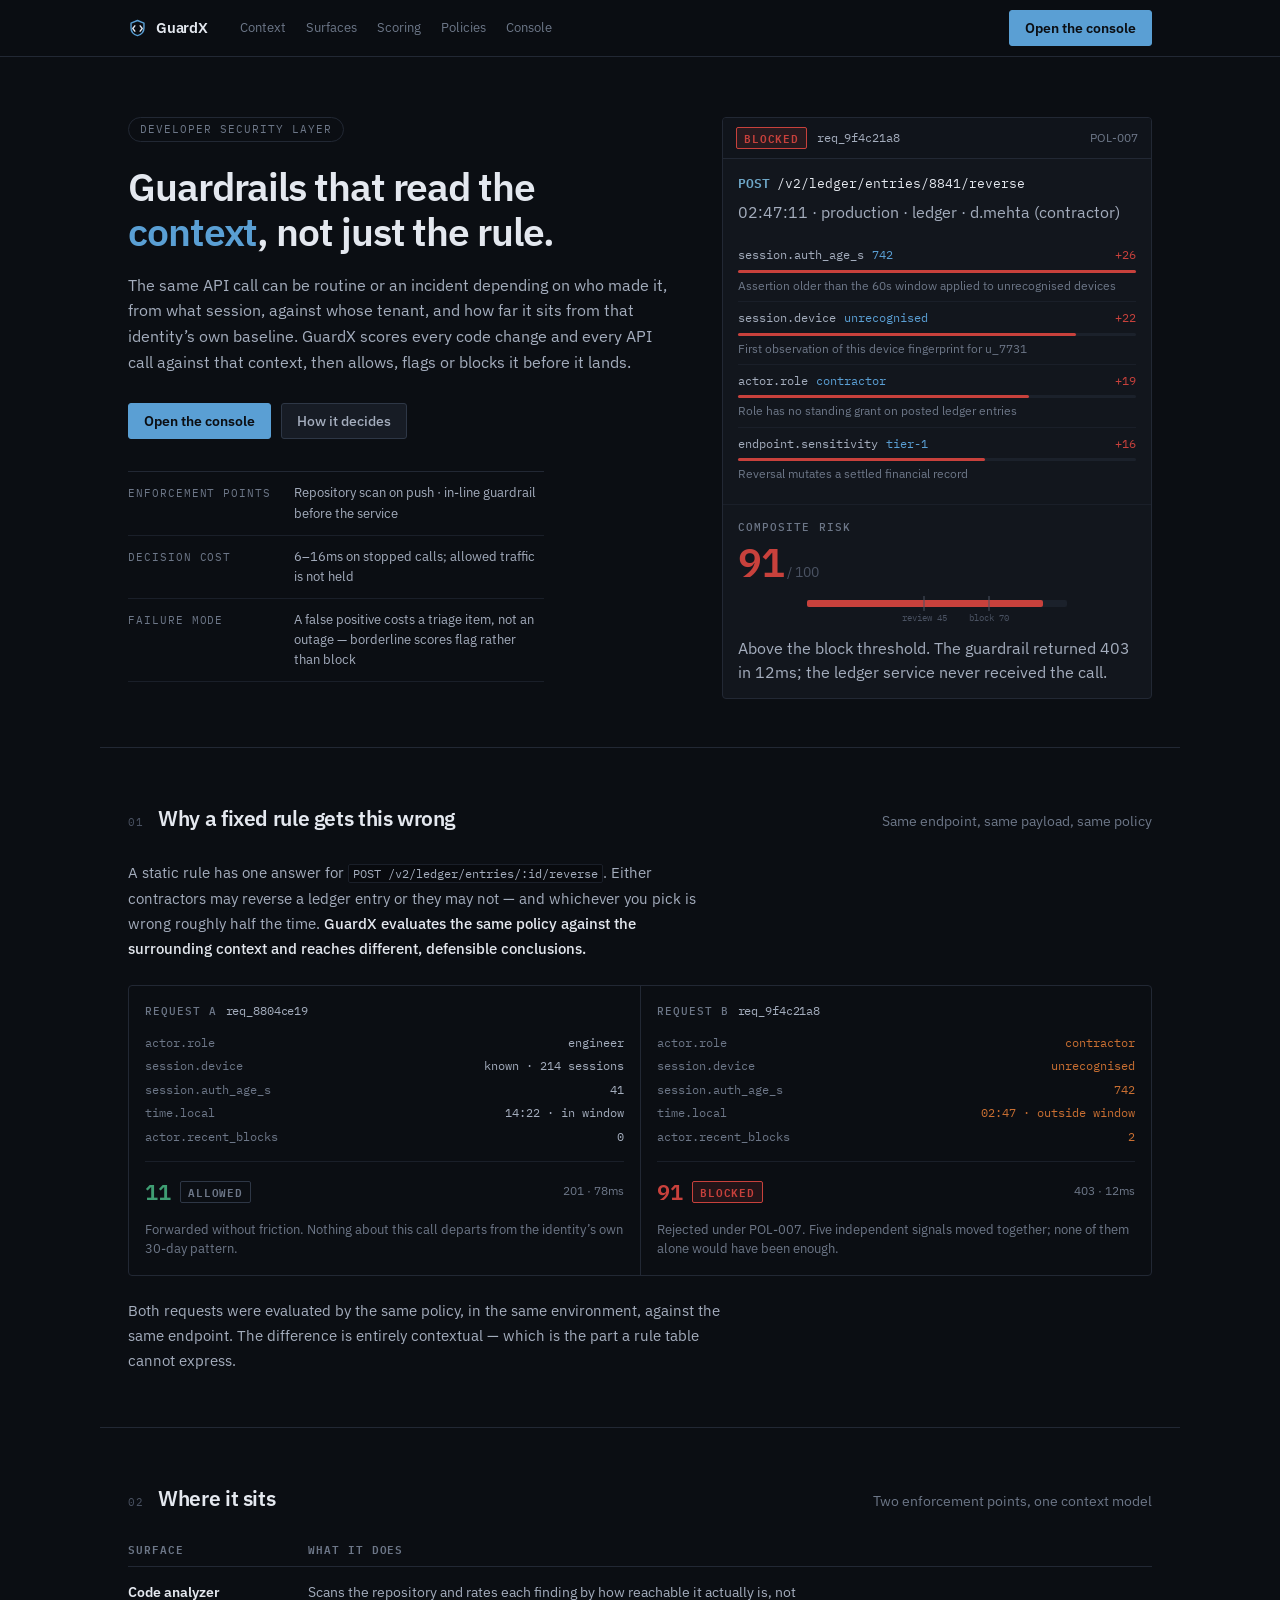
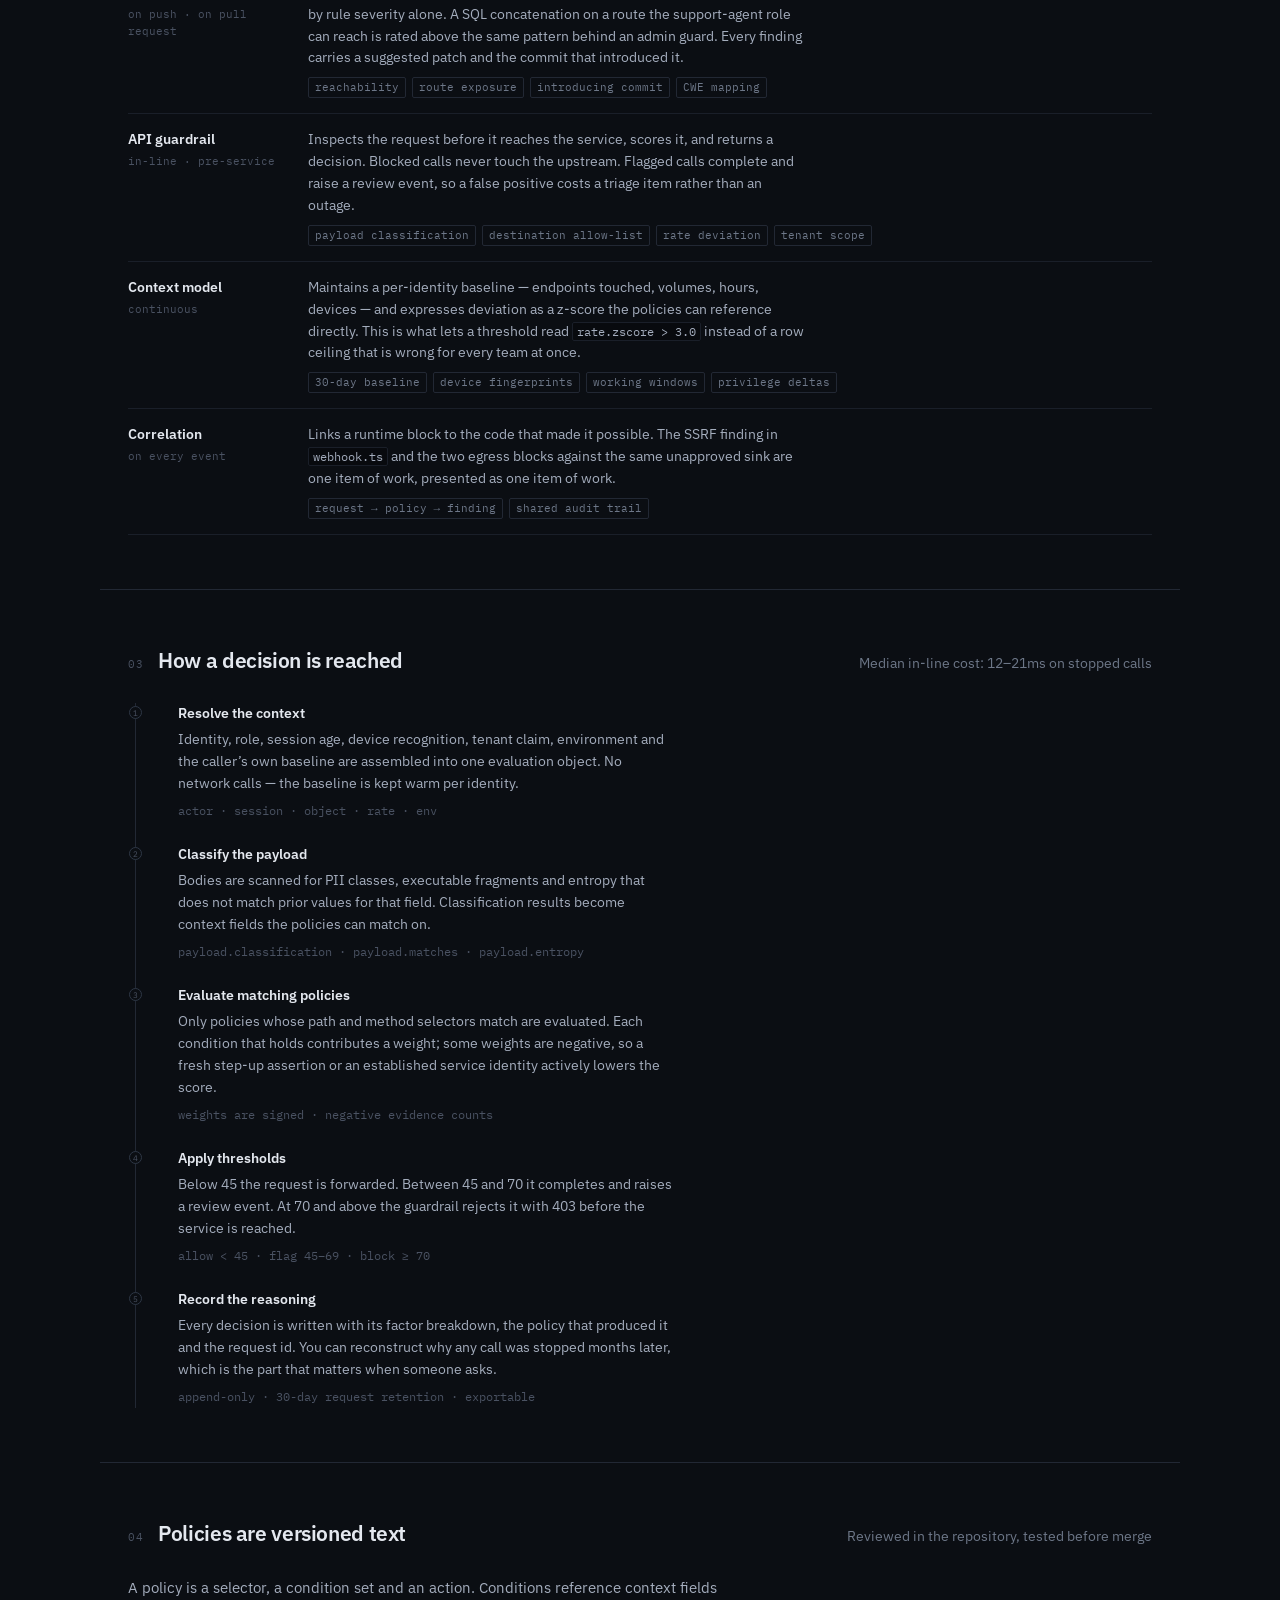
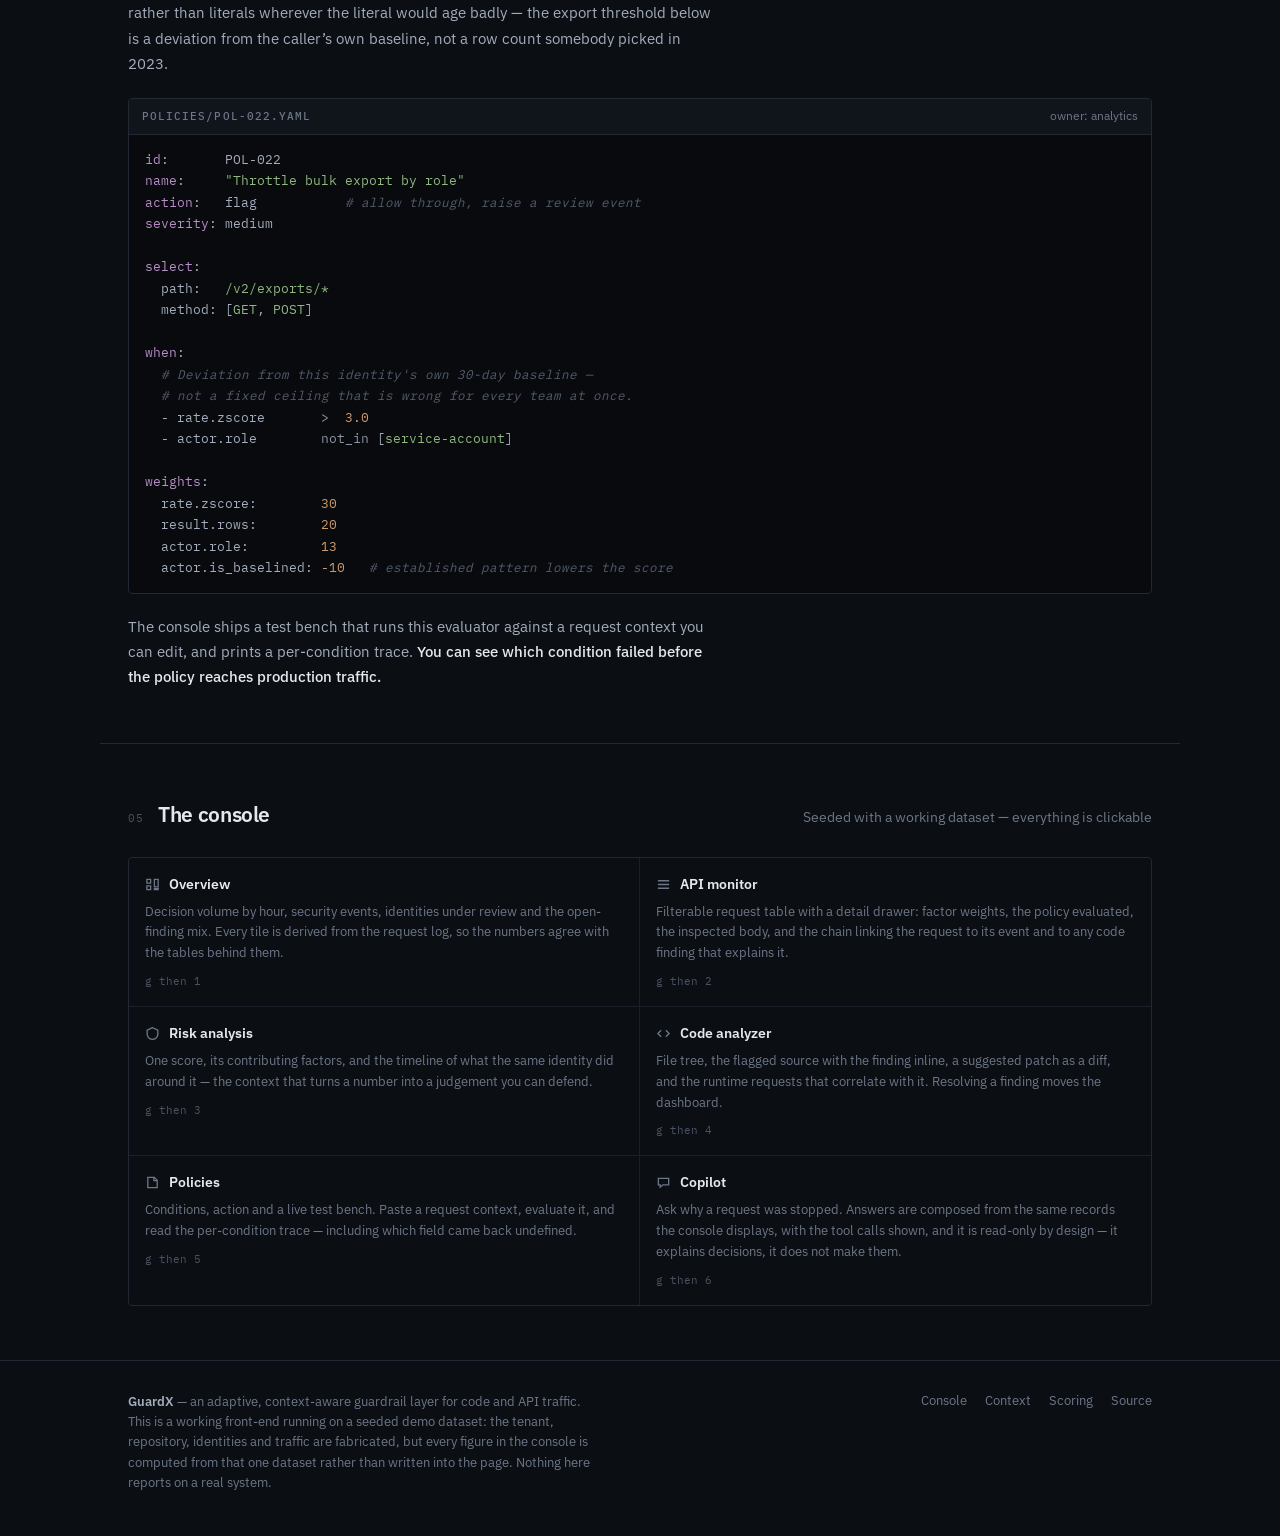
==== index.html @ b7a787b5 "Build the GuardX console and public overview page Adds the front end for Adaptive Context-Aware Code" ====
<!doctype html>
<html lang="en">
<head>
<meta charset="utf-8">
<meta name="viewport" content="width=device-width, initial-scale=1">
<title>GuardX — adaptive, context-aware guardrails for code and API traffic</title>
<meta name="description" content="GuardX scores code changes and API calls against the context they happen in — identity, session, tenant, baseline — instead of a fixed rule table.">
<meta name="color-scheme" content="dark">
<meta name="theme-color" content="#0b0e13">
<link rel="icon" href="assets/favicon.svg" type="image/svg+xml">
<link rel="stylesheet" href="assets/css/fonts.css">
<link rel="stylesheet" href="assets/css/tokens.css">
<link rel="stylesheet" href="assets/css/base.css">
<link rel="stylesheet" href="assets/css/site.css">
</head>
<body>

<header class="site-hd">
  <div class="wrap">
    <a class="brand" href="./">
      <svg width="19" height="19" viewBox="0 0 20 20" fill="none" aria-hidden="true">
        <path d="M10 1.6 3.2 4.3v5.2c0 4 2.7 6.9 6.8 8 4.1-1.1 6.8-4 6.8-8V4.3z" stroke="#5a9fd4" stroke-width="1.5" stroke-linejoin="round"/>
        <path d="M7.2 7.2 5 10l2.2 2.8M12.8 7.2 15 10l-2.2 2.8" stroke="#e4e8ef" stroke-width="1.5" stroke-linecap="round" stroke-linejoin="round"/>
      </svg>
      <span class="wordmark">GuardX</span>
    </a>
    <nav class="site-nav" aria-label="Sections">
      <a href="#context">Context</a>
      <a href="#surfaces">Surfaces</a>
      <a href="#scoring">Scoring</a>
      <a href="#policies">Policies</a>
      <a href="#console">Console</a>
    </nav>
    <div class="spacer"></div>
    <a class="btn btn-primary btn-lg" href="app.html">Open the console</a>
  </div>
</header>

<main>

  <!-- ===================================================== hero -->
  <section class="wrap hero">
    <div class="hero-copy">
    <span class="hero-kicker">Developer security layer</span>
    <h1>Guardrails that read the <em>context</em>, not just the rule.</h1>
    <p>
      The same API call can be routine or an incident depending on who made it, from what
      session, against whose tenant, and how far it sits from that identity&rsquo;s own baseline.
      GuardX scores every code change and every API call against that context, then allows,
      flags or blocks it before it lands.
    </p>
    <div class="hero-actions">
      <a class="btn btn-primary btn-lg" href="app.html">Open the console</a>
      <a class="btn btn-lg" href="#context">How it decides</a>
    </div>

    <dl class="hero-facts">
      <div>
        <dt>Enforcement points</dt>
        <dd>Repository scan on push &middot; in-line guardrail before the service</dd>
      </div>
      <div>
        <dt>Decision cost</dt>
        <dd>6&ndash;16ms on stopped calls; allowed traffic is not held</dd>
      </div>
      <div>
        <dt>Failure mode</dt>
        <dd>A false positive costs a triage item, not an outage &mdash; borderline
            scores flag rather than block</dd>
      </div>
    </dl>
    </div>

    <!-- A real record from the demo dataset, rendered the way the console
         renders it. Not a mockup of a product that doesn't exist. -->
    <figure class="strip">
      <figcaption class="strip-hd">
        <span class="decision decision-block">BLOCKED</span>
        <span class="id">req_9f4c21a8</span>
        <span class="meta" style="margin-left:auto">POL-007</span>
      </figcaption>
      <div class="strip-body">
        <div class="strip-left">
          <div class="strip-req"><span class="m">POST</span>/v2/ledger/entries/8841/reverse</div>
          <p class="meta" style="margin:-7px 0 13px">02:47:11 · production · ledger · d.mehta (contractor)</p>

          <div class="fx">
            <div class="fx-hd"><span class="k">session.auth_age_s</span><span class="v">742</span><span class="w">+26</span></div>
            <div class="fx-track"><div class="fx-fill" style="width:100%"></div></div>
            <div class="fx-note">Assertion older than the 60s window applied to unrecognised devices</div>
          </div>
          <div class="fx">
            <div class="fx-hd"><span class="k">session.device</span><span class="v">unrecognised</span><span class="w">+22</span></div>
            <div class="fx-track"><div class="fx-fill" style="width:85%"></div></div>
            <div class="fx-note">First observation of this device fingerprint for u_7731</div>
          </div>
          <div class="fx">
            <div class="fx-hd"><span class="k">actor.role</span><span class="v">contractor</span><span class="w">+19</span></div>
            <div class="fx-track"><div class="fx-fill" style="width:73%"></div></div>
            <div class="fx-note">Role has no standing grant on posted ledger entries</div>
          </div>
          <div class="fx">
            <div class="fx-hd"><span class="k">endpoint.sensitivity</span><span class="v">tier-1</span><span class="w">+16</span></div>
            <div class="fx-track"><div class="fx-fill" style="width:62%"></div></div>
            <div class="fx-note">Reversal mutates a settled financial record</div>
          </div>
        </div>
        <div class="strip-right">
          <span class="label" style="display:block;margin-bottom:7px">Composite risk</span>
          <div class="score-big">91<small> / 100</small></div>
          <svg viewBox="0 0 260 30" width="100%" height="30" style="margin-top:12px" role="img" aria-label="Risk 91 of 100, above the block threshold of 70">
            <rect x="0" y="6" width="260" height="7" rx="2" fill="#1b212b"/>
            <rect x="0" y="6" width="236" height="7" rx="2" fill="#c8413c"/>
            <line x1="117" y1="2" x2="117" y2="17" stroke="#4a5262" stroke-width="1"/>
            <text x="117" y="27" text-anchor="middle" font-family="IBM Plex Mono, monospace" font-size="9" fill="#4a5262">review 45</text>
            <line x1="182" y1="2" x2="182" y2="17" stroke="#4a5262" stroke-width="1"/>
            <text x="182" y="27" text-anchor="middle" font-family="IBM Plex Mono, monospace" font-size="9" fill="#4a5262">block 70</text>
          </svg>
          <p class="meta" style="margin-top:12px;line-height:1.55">
            Above the block threshold. The guardrail returned 403 in 12ms; the ledger
            service never received the call.
          </p>
        </div>
      </div>
    </figure>
  </section>

  <!-- ===================================================== context -->
  <section class="wrap sec" id="context">
    <div class="sec-hd">
      <span class="sec-num">01</span>
      <h2>Why a fixed rule gets this wrong</h2>
      <span class="sec-sub">Same endpoint, same payload, same policy</span>
    </div>

    <p class="lede">
      A static rule has one answer for <code class="inline">POST /v2/ledger/entries/:id/reverse</code>.
      Either contractors may reverse a ledger entry or they may not &mdash; and whichever you pick is
      wrong roughly half the time. <b>GuardX evaluates the same policy against the surrounding
      context and reaches different, defensible conclusions.</b>
    </p>

    <div class="compare" style="margin-top:24px">
      <div>
        <div class="compare-hd">
          <span class="label">Request A</span>
          <span class="id">req_8804ce19</span>
        </div>
        <dl>
          <dt>actor.role</dt><dd>engineer</dd>
          <dt>session.device</dt><dd>known · 214 sessions</dd>
          <dt>session.auth_age_s</dt><dd>41</dd>
          <dt>time.local</dt><dd>14:22 · in window</dd>
          <dt>actor.recent_blocks</dt><dd>0</dd>
        </dl>
        <div class="compare-out">
          <span class="rv" style="color:var(--sev-low)">11</span>
          <span class="decision decision-allow">ALLOWED</span>
          <span class="meta" style="margin-left:auto">201 · 78ms</span>
        </div>
        <p class="compare-note">Forwarded without friction. Nothing about this call departs from the identity&rsquo;s own 30-day pattern.</p>
      </div>
      <div>
        <div class="compare-hd">
          <span class="label">Request B</span>
          <span class="id">req_9f4c21a8</span>
        </div>
        <dl>
          <dt>actor.role</dt><dd class="diff">contractor</dd>
          <dt>session.device</dt><dd class="diff">unrecognised</dd>
          <dt>session.auth_age_s</dt><dd class="diff">742</dd>
          <dt>time.local</dt><dd class="diff">02:47 · outside window</dd>
          <dt>actor.recent_blocks</dt><dd class="diff">2</dd>
        </dl>
        <div class="compare-out">
          <span class="rv" style="color:var(--sev-crit)">91</span>
          <span class="decision decision-block">BLOCKED</span>
          <span class="meta" style="margin-left:auto">403 · 12ms</span>
        </div>
        <p class="compare-note">Rejected under POL-007. Five independent signals moved together; none of them alone would have been enough.</p>
      </div>
    </div>

    <p class="lede" style="margin-top:22px">
      Both requests were evaluated by the same policy, in the same environment, against the same
      endpoint. The difference is entirely contextual &mdash; which is the part a rule table cannot express.
    </p>
  </section>

  <!-- ===================================================== surfaces -->
  <section class="wrap sec" id="surfaces">
    <div class="sec-hd">
      <span class="sec-num">02</span>
      <h2>Where it sits</h2>
      <span class="sec-sub">Two enforcement points, one context model</span>
    </div>

    <table class="spec">
      <thead>
        <tr><th>Surface</th><th>What it does</th></tr>
      </thead>
      <tbody>
        <tr>
          <td>
            <div class="s-name">Code analyzer</div>
            <div class="s-when">on push · on pull request</div>
          </td>
          <td>
            <p class="s-body">
              Scans the repository and rates each finding by how reachable it actually is,
              not by rule severity alone. A SQL concatenation on a route the support-agent
              role can reach is rated above the same pattern behind an admin guard.
              Every finding carries a suggested patch and the commit that introduced it.
            </p>
            <div class="s-sigs"><span>reachability</span><span>route exposure</span><span>introducing commit</span><span>CWE mapping</span></div>
          </td>
        </tr>
        <tr>
          <td>
            <div class="s-name">API guardrail</div>
            <div class="s-when">in-line · pre-service</div>
          </td>
          <td>
            <p class="s-body">
              Inspects the request before it reaches the service, scores it, and returns a
              decision. Blocked calls never touch the upstream. Flagged calls complete and
              raise a review event, so a false positive costs a triage item rather than an outage.
            </p>
            <div class="s-sigs"><span>payload classification</span><span>destination allow-list</span><span>rate deviation</span><span>tenant scope</span></div>
          </td>
        </tr>
        <tr>
          <td>
            <div class="s-name">Context model</div>
            <div class="s-when">continuous</div>
          </td>
          <td>
            <p class="s-body">
              Maintains a per-identity baseline &mdash; endpoints touched, volumes, hours,
              devices &mdash; and expresses deviation as a z-score the policies can reference
              directly. This is what lets a threshold read <code class="inline">rate.zscore &gt; 3.0</code>
              instead of a row ceiling that is wrong for every team at once.
            </p>
            <div class="s-sigs"><span>30-day baseline</span><span>device fingerprints</span><span>working windows</span><span>privilege deltas</span></div>
          </td>
        </tr>
        <tr>
          <td>
            <div class="s-name">Correlation</div>
            <div class="s-when">on every event</div>
          </td>
          <td>
            <p class="s-body">
              Links a runtime block to the code that made it possible. The SSRF finding in
              <code class="inline">webhook.ts</code> and the two egress blocks against the same
              unapproved sink are one item of work, presented as one item of work.
            </p>
            <div class="s-sigs"><span>request → policy → finding</span><span>shared audit trail</span></div>
          </td>
        </tr>
      </tbody>
    </table>
  </section>

  <!-- ===================================================== scoring -->
  <section class="wrap sec" id="scoring">
    <div class="sec-hd">
      <span class="sec-num">03</span>
      <h2>How a decision is reached</h2>
      <span class="sec-sub">Median in-line cost: 12&ndash;21ms on stopped calls</span>
    </div>

    <div class="pipe">
      <div class="pipe-step">
        <span class="pipe-dot">1</span>
        <div class="pipe-b">
          <div class="pipe-t">Resolve the context</div>
          <p class="pipe-d">
            Identity, role, session age, device recognition, tenant claim, environment and
            the caller&rsquo;s own baseline are assembled into one evaluation object. No network
            calls &mdash; the baseline is kept warm per identity.
          </p>
          <div class="pipe-m">actor · session · object · rate · env</div>
        </div>
      </div>
      <div class="pipe-step">
        <span class="pipe-dot">2</span>
        <div class="pipe-b">
          <div class="pipe-t">Classify the payload</div>
          <p class="pipe-d">
            Bodies are scanned for PII classes, executable fragments and entropy that does not
            match prior values for that field. Classification results become context fields the
            policies can match on.
          </p>
          <div class="pipe-m">payload.classification · payload.matches · payload.entropy</div>
        </div>
      </div>
      <div class="pipe-step">
        <span class="pipe-dot">3</span>
        <div class="pipe-b">
          <div class="pipe-t">Evaluate matching policies</div>
          <p class="pipe-d">
            Only policies whose path and method selectors match are evaluated. Each condition
            that holds contributes a weight; some weights are negative, so a fresh step-up
            assertion or an established service identity actively lowers the score.
          </p>
          <div class="pipe-m">weights are signed · negative evidence counts</div>
        </div>
      </div>
      <div class="pipe-step">
        <span class="pipe-dot">4</span>
        <div class="pipe-b">
          <div class="pipe-t">Apply thresholds</div>
          <p class="pipe-d">
            Below 45 the request is forwarded. Between 45 and 70 it completes and raises a
            review event. At 70 and above the guardrail rejects it with 403 before the
            service is reached.
          </p>
          <div class="pipe-m">allow &lt; 45 · flag 45–69 · block ≥ 70</div>
        </div>
      </div>
      <div class="pipe-step">
        <span class="pipe-dot">5</span>
        <div class="pipe-b">
          <div class="pipe-t">Record the reasoning</div>
          <p class="pipe-d">
            Every decision is written with its factor breakdown, the policy that produced it and
            the request id. You can reconstruct why any call was stopped months later, which is
            the part that matters when someone asks.
          </p>
          <div class="pipe-m">append-only · 30-day request retention · exportable</div>
        </div>
      </div>
    </div>
  </section>

  <!-- ===================================================== policies -->
  <section class="wrap sec" id="policies">
    <div class="sec-hd">
      <span class="sec-num">04</span>
      <h2>Policies are versioned text</h2>
      <span class="sec-sub">Reviewed in the repository, tested before merge</span>
    </div>

    <p class="lede" style="margin-bottom:22px">
      A policy is a selector, a condition set and an action. Conditions reference context fields
      rather than literals wherever the literal would age badly &mdash; the export threshold below is
      a deviation from the caller&rsquo;s own baseline, not a row count somebody picked in 2023.
    </p>

    <div class="codepanel">
      <div class="codepanel-hd">
        <span class="label">policies/POL-022.yaml</span>
        <span class="meta" style="margin-left:auto">owner: analytics</span>
      </div>
      <pre><span class="t-kw">id</span>:       POL-022
<span class="t-kw">name</span>:     <span class="t-str">"Throttle bulk export by role"</span>
<span class="t-kw">action</span>:   flag           <span class="t-com"># allow through, raise a review event</span>
<span class="t-kw">severity</span>: medium

<span class="t-kw">select</span>:
  path:   <span class="t-str">/v2/exports/*</span>
  method: [<span class="t-str">GET</span>, <span class="t-str">POST</span>]

<span class="t-kw">when</span>:
  <span class="t-com"># Deviation from this identity's own 30-day baseline —</span>
  <span class="t-com"># not a fixed ceiling that is wrong for every team at once.</span>
  - rate.zscore       <span class="t-op">&gt;</span>  <span class="t-num">3.0</span>
  - actor.role        <span class="t-op">not_in</span> [<span class="t-str">service-account</span>]

<span class="t-kw">weights</span>:
  rate.zscore:        <span class="t-num">30</span>
  result.rows:        <span class="t-num">20</span>
  actor.role:         <span class="t-num">13</span>
  actor.is_baselined: <span class="t-num">-10</span>   <span class="t-com"># established pattern lowers the score</span>
</pre>
    </div>

    <p class="lede" style="margin-top:20px">
      The console ships a test bench that runs this evaluator against a request context you can
      edit, and prints a per-condition trace. <b>You can see which condition failed before the
      policy reaches production traffic.</b>
    </p>
  </section>

  <!-- ===================================================== console -->
  <section class="wrap sec" id="console">
    <div class="sec-hd">
      <span class="sec-num">05</span>
      <h2>The console</h2>
      <span class="sec-sub">Seeded with a working dataset — everything is clickable</span>
    </div>

    <nav class="tour" aria-label="Console views">
      <a class="tour-item" href="app.html#/overview">
        <div class="tour-hd">
          <svg width="15" height="15" viewBox="0 0 16 16" fill="none" stroke="currentColor" stroke-width="1.4" aria-hidden="true"><path d="M2 9.5h4v4H2zM2 2.5h4v4H2zM10 2.5h4v8h-4zM10 12.5h4v1h-4z"/></svg>
          <span class="tour-t">Overview</span>
        </div>
        <p class="tour-d">Decision volume by hour, security events, identities under review and the open-finding mix. Every tile is derived from the request log, so the numbers agree with the tables behind them.</p>
        <div class="tour-k">g then 1</div>
      </a>
      <a class="tour-item" href="app.html#/api">
        <div class="tour-hd">
          <svg width="15" height="15" viewBox="0 0 16 16" fill="none" stroke="currentColor" stroke-width="1.4" aria-hidden="true"><path d="M2 4h12M2 8h12M2 12h12"/></svg>
          <span class="tour-t">API monitor</span>
        </div>
        <p class="tour-d">Filterable request table with a detail drawer: factor weights, the policy evaluated, the inspected body, and the chain linking the request to its event and to any code finding that explains it.</p>
        <div class="tour-k">g then 2</div>
      </a>
      <a class="tour-item" href="app.html#/risk">
        <div class="tour-hd">
          <svg width="15" height="15" viewBox="0 0 16 16" fill="none" stroke="currentColor" stroke-width="1.4" aria-hidden="true"><path d="M8 1.8 2.3 4.4v4c0 3.1 2.4 5.3 5.7 5.9 3.3-.6 5.7-2.8 5.7-5.9v-4z"/></svg>
          <span class="tour-t">Risk analysis</span>
        </div>
        <p class="tour-d">One score, its contributing factors, and the timeline of what the same identity did around it — the context that turns a number into a judgement you can defend.</p>
        <div class="tour-k">g then 3</div>
      </a>
      <a class="tour-item" href="app.html#/code">
        <div class="tour-hd">
          <svg width="15" height="15" viewBox="0 0 16 16" fill="none" stroke="currentColor" stroke-width="1.4" aria-hidden="true"><path d="M5.5 4.5 2 8l3.5 3.5M10.5 4.5 14 8l-3.5 3.5"/></svg>
          <span class="tour-t">Code analyzer</span>
        </div>
        <p class="tour-d">File tree, the flagged source with the finding inline, a suggested patch as a diff, and the runtime requests that correlate with it. Resolving a finding moves the dashboard.</p>
        <div class="tour-k">g then 4</div>
      </a>
      <a class="tour-item" href="app.html#/policies">
        <div class="tour-hd">
          <svg width="15" height="15" viewBox="0 0 16 16" fill="none" stroke="currentColor" stroke-width="1.4" aria-hidden="true"><path d="M3 2.5h7l3 3v8H3z"/><path d="M9.5 2.5v3.5H13"/></svg>
          <span class="tour-t">Policies</span>
        </div>
        <p class="tour-d">Conditions, action and a live test bench. Paste a request context, evaluate it, and read the per-condition trace — including which field came back undefined.</p>
        <div class="tour-k">g then 5</div>
      </a>
      <a class="tour-item" href="app.html#/copilot">
        <div class="tour-hd">
          <svg width="15" height="15" viewBox="0 0 16 16" fill="none" stroke="currentColor" stroke-width="1.4" aria-hidden="true"><path d="M2.5 3.5h11v7h-6l-3 2.5v-2.5h-2z"/></svg>
          <span class="tour-t">Copilot</span>
        </div>
        <p class="tour-d">Ask why a request was stopped. Answers are composed from the same records the console displays, with the tool calls shown, and it is read-only by design — it explains decisions, it does not make them.</p>
        <div class="tour-k">g then 6</div>
      </a>
    </nav>
  </section>

</main>

<footer class="site-ft">
  <div class="wrap">
    <p class="fnote">
      <b style="color:var(--ink-secondary)">GuardX</b> &mdash; an adaptive, context-aware guardrail
      layer for code and API traffic.<br>
      This is a working front-end running on a seeded demo dataset: the tenant, repository,
      identities and traffic are fabricated, but every figure in the console is computed from
      that one dataset rather than written into the page. Nothing here reports on a real system.
    </p>
    <nav class="flinks" aria-label="Footer">
      <a href="app.html">Console</a>
      <a href="#context">Context</a>
      <a href="#scoring">Scoring</a>
      <a href="https://github.com/prakharporwal518-collab/adaptive-context-aware-code-api-guardrails">Source</a>
    </nav>
  </div>
</footer>

</body>
</html>
---- assets/css/fonts.css ----
/* IBM Plex Sans + IBM Plex Mono, self-hosted (latin, latin-ext).
   Served from the same origin so the console has no third-party font
   dependency and no flash of fallback text. */


/* latin-ext */
@font-face {
  font-family: 'IBM Plex Mono';
  font-style: normal;
  font-weight: 400;
  font-display: swap;
  src: url(../fonts/ibm-plex-mono-400-latin-ext.woff2) format('woff2');
  unicode-range: U+0100-02BA, U+02BD-02C5, U+02C7-02CC, U+02CE-02D7, U+02DD-02FF, U+0304, U+0308, U+0329, U+1D00-1DBF, U+1E00-1E9F, U+1EF2-1EFF, U+2020, U+20A0-20AB, U+20AD-20C0, U+2113, U+2C60-2C7F, U+A720-A7FF;
}

/* latin */
@font-face {
  font-family: 'IBM Plex Mono';
  font-style: normal;
  font-weight: 400;
  font-display: swap;
  src: url(../fonts/ibm-plex-mono-400-latin.woff2) format('woff2');
  unicode-range: U+0000-00FF, U+0131, U+0152-0153, U+02BB-02BC, U+02C6, U+02DA, U+02DC, U+0304, U+0308, U+0329, U+2000-206F, U+20AC, U+2122, U+2191, U+2193, U+2212, U+2215, U+FEFF, U+FFFD;
}

/* latin-ext */
@font-face {
  font-family: 'IBM Plex Mono';
  font-style: normal;
  font-weight: 500;
  font-display: swap;
  src: url(../fonts/ibm-plex-mono-500-latin-ext.woff2) format('woff2');
  unicode-range: U+0100-02BA, U+02BD-02C5, U+02C7-02CC, U+02CE-02D7, U+02DD-02FF, U+0304, U+0308, U+0329, U+1D00-1DBF, U+1E00-1E9F, U+1EF2-1EFF, U+2020, U+20A0-20AB, U+20AD-20C0, U+2113, U+2C60-2C7F, U+A720-A7FF;
}

/* latin */
@font-face {
  font-family: 'IBM Plex Mono';
  font-style: normal;
  font-weight: 500;
  font-display: swap;
  src: url(../fonts/ibm-plex-mono-500-latin.woff2) format('woff2');
  unicode-range: U+0000-00FF, U+0131, U+0152-0153, U+02BB-02BC, U+02C6, U+02DA, U+02DC, U+0304, U+0308, U+0329, U+2000-206F, U+20AC, U+2122, U+2191, U+2193, U+2212, U+2215, U+FEFF, U+FFFD;
}

/* latin-ext */
@font-face {
  font-family: 'IBM Plex Mono';
  font-style: normal;
  font-weight: 600;
  font-display: swap;
  src: url(../fonts/ibm-plex-mono-600-latin-ext.woff2) format('woff2');
  unicode-range: U+0100-02BA, U+02BD-02C5, U+02C7-02CC, U+02CE-02D7, U+02DD-02FF, U+0304, U+0308, U+0329, U+1D00-1DBF, U+1E00-1E9F, U+1EF2-1EFF, U+2020, U+20A0-20AB, U+20AD-20C0, U+2113, U+2C60-2C7F, U+A720-A7FF;
}

/* latin */
@font-face {
  font-family: 'IBM Plex Mono';
  font-style: normal;
  font-weight: 600;
  font-display: swap;
  src: url(../fonts/ibm-plex-mono-600-latin.woff2) format('woff2');
  unicode-range: U+0000-00FF, U+0131, U+0152-0153, U+02BB-02BC, U+02C6, U+02DA, U+02DC, U+0304, U+0308, U+0329, U+2000-206F, U+20AC, U+2122, U+2191, U+2193, U+2212, U+2215, U+FEFF, U+FFFD;
}

/* latin-ext */
@font-face {
  font-family: 'IBM Plex Sans';
  font-style: normal;
  font-weight: 400;
  font-stretch: 100%;
  font-display: swap;
  src: url(../fonts/ibm-plex-sans-400-latin-ext.woff2) format('woff2');
  unicode-range: U+0100-02BA, U+02BD-02C5, U+02C7-02CC, U+02CE-02D7, U+02DD-02FF, U+0304, U+0308, U+0329, U+1D00-1DBF, U+1E00-1E9F, U+1EF2-1EFF, U+2020, U+20A0-20AB, U+20AD-20C0, U+2113, U+2C60-2C7F, U+A720-A7FF;
}

/* latin */
@font-face {
  font-family: 'IBM Plex Sans';
  font-style: normal;
  font-weight: 400;
  font-stretch: 100%;
  font-display: swap;
  src: url(../fonts/ibm-plex-sans-400-latin.woff2) format('woff2');
  unicode-range: U+0000-00FF, U+0131, U+0152-0153, U+02BB-02BC, U+02C6, U+02DA, U+02DC, U+0304, U+0308, U+0329, U+2000-206F, U+20AC, U+2122, U+2191, U+2193, U+2212, U+2215, U+FEFF, U+FFFD;
}

/* latin-ext */
@font-face {
  font-family: 'IBM Plex Sans';
  font-style: normal;
  font-weight: 500;
  font-stretch: 100%;
  font-display: swap;
  src: url(../fonts/ibm-plex-sans-500-latin-ext.woff2) format('woff2');
  unicode-range: U+0100-02BA, U+02BD-02C5, U+02C7-02CC, U+02CE-02D7, U+02DD-02FF, U+0304, U+0308, U+0329, U+1D00-1DBF, U+1E00-1E9F, U+1EF2-1EFF, U+2020, U+20A0-20AB, U+20AD-20C0, U+2113, U+2C60-2C7F, U+A720-A7FF;
}

/* latin */
@font-face {
  font-family: 'IBM Plex Sans';
  font-style: normal;
  font-weight: 500;
  font-stretch: 100%;
  font-display: swap;
  src: url(../fonts/ibm-plex-sans-500-latin.woff2) format('woff2');
  unicode-range: U+0000-00FF, U+0131, U+0152-0153, U+02BB-02BC, U+02C6, U+02DA, U+02DC, U+0304, U+0308, U+0329, U+2000-206F, U+20AC, U+2122, U+2191, U+2193, U+2212, U+2215, U+FEFF, U+FFFD;
}

/* latin-ext */
@font-face {
  font-family: 'IBM Plex Sans';
  font-style: normal;
  font-weight: 600;
  font-stretch: 100%;
  font-display: swap;
  src: url(../fonts/ibm-plex-sans-600-latin-ext.woff2) format('woff2');
  unicode-range: U+0100-02BA, U+02BD-02C5, U+02C7-02CC, U+02CE-02D7, U+02DD-02FF, U+0304, U+0308, U+0329, U+1D00-1DBF, U+1E00-1E9F, U+1EF2-1EFF, U+2020, U+20A0-20AB, U+20AD-20C0, U+2113, U+2C60-2C7F, U+A720-A7FF;
}

/* latin */
@font-face {
  font-family: 'IBM Plex Sans';
  font-style: normal;
  font-weight: 600;
  font-stretch: 100%;
  font-display: swap;
  src: url(../fonts/ibm-plex-sans-600-latin.woff2) format('woff2');
  unicode-range: U+0000-00FF, U+0131, U+0152-0153, U+02BB-02BC, U+02C6, U+02DA, U+02DC, U+0304, U+0308, U+0329, U+2000-206F, U+20AC, U+2122, U+2191, U+2193, U+2212, U+2215, U+FEFF, U+FFFD;
}
---- assets/css/tokens.css ----
/* ==========================================================================
   GuardX design tokens
   --------------------------------------------------------------------------
   Two colour systems live here and they are deliberately kept apart:

   1. SURFACE / INK  - the neutral chassis. Warm-shifted charcoal, never pure
      black, so code panels and data tables don't vibrate under long reading.
   2. SIGNAL         - risk, decision and status. These are reserved. A signal
      colour never becomes decoration and never stands alone: every use is
      paired with a text label (see .sev / .decision in app.css).

   Chart series colours were validated for CVD separation against the panel
   surface (#12161d). Do not re-pick them by eye.
   ========================================================================== */

:root {
  /* -- surfaces ---------------------------------------------------------- */
  --bg            : #0b0e13;   /* page */
  --bg-sunken     : #080a0e;   /* wells, code gutters, inset tracks */
  --panel         : #12161d;   /* primary panel surface */
  --panel-raised  : #171c25;   /* drawers, menus, hovered rows */
  --panel-header  : #10141b;

  /* -- lines ------------------------------------------------------------- */
  --line          : #222834;   /* standard hairline */
  --line-soft     : #1a1f29;   /* internal dividers, table rules */
  --line-strong   : #2e3746;   /* input borders, focused containers */

  /* -- ink --------------------------------------------------------------- */
  --ink           : #e4e8ef;   /* primary text */
  --ink-secondary : #a4adbd;   /* body copy, secondary labels */
  --ink-muted     : #6d7788;   /* metadata, timestamps, captions */
  --ink-faint     : #4a5262;   /* disabled, axis ticks, watermarks */

  /* -- brand / interactive ----------------------------------------------- */
  --accent        : #5a9fd4;
  --accent-bright : #7bb8e6;
  --accent-dim    : #2e5f85;
  --accent-wash   : rgba(90, 159, 212, 0.10);
  --accent-ink    : #0b0e13;   /* text on a filled accent surface */

  /* -- signal: risk severity --------------------------------------------- */
  /* Ordered low -> critical. Always rendered with its text label. */
  --sev-low       : #3f9e73;
  --sev-low-wash  : rgba(63, 158, 115, 0.13);
  --sev-med       : #b0862a;
  --sev-med-wash  : rgba(176, 134, 42, 0.14);
  --sev-high      : #c96f32;
  --sev-high-wash : rgba(201, 111, 50, 0.14);
  --sev-crit      : #c8413c;
  --sev-crit-wash : rgba(200, 65, 60, 0.14);
  --sev-info      : #5f7d95;
  --sev-info-wash : rgba(95, 125, 149, 0.14);

  /* -- signal: guardrail decision ---------------------------------------- */
  --allow         : #3f9e73;
  --flag          : #b0862a;
  --block         : #c8413c;

  /* -- chart series (validated, dark surface) ---------------------------- */
  --series-allowed: #3f86b8;
  --series-flagged: #b0862a;
  --series-blocked: #c8413c;
  --grid          : #1f2531;   /* one step off panel, hairline, solid */

  /* -- type -------------------------------------------------------------- */
  --font-sans: "IBM Plex Sans", ui-sans-serif, system-ui, -apple-system,
               "Segoe UI", Roboto, Helvetica, Arial, sans-serif;
  --font-mono: "IBM Plex Mono", ui-monospace, SFMono-Regular, "SF Mono",
               Menlo, Consolas, monospace;

  /* -- geometry ---------------------------------------------------------- */
  /* Radii stay small on purpose. Data surfaces are square; only controls and
     pills round, and never past 4px except true pills. */
  --r-sm: 2px;
  --r-md: 3px;
  --r-lg: 4px;
  --r-pill: 100px;

  --rail-w: 216px;
  --topbar-h: 52px;

  /* -- elevation --------------------------------------------------------- */
  --shadow-drawer: -18px 0 48px rgba(0, 0, 0, 0.44);
  --shadow-pop: 0 10px 28px rgba(0, 0, 0, 0.5);

  /* -- motion ------------------------------------------------------------ */
  --ease: cubic-bezier(0.2, 0, 0.13, 1);
  --fast: 110ms;
  --med: 200ms;
  --slow: 320ms;
}

@media (prefers-reduced-motion: reduce) {
  *, *::before, *::after {
    animation-duration: 0.01ms !important;
    animation-iteration-count: 1 !important;
    transition-duration: 0.01ms !important;
    scroll-behavior: auto !important;
  }
}
---- assets/css/base.css ----
/* ==========================================================================
   GuardX base — reset, typography scale, shared primitives
   ========================================================================== */

*, *::before, *::after { box-sizing: border-box; }

html { -webkit-text-size-adjust: 100%; }

body {
  margin: 0;
  background: var(--bg);
  color: var(--ink);
  font-family: var(--font-sans);
  font-size: 14px;
  line-height: 1.55;
  -webkit-font-smoothing: antialiased;
  -moz-osx-font-smoothing: grayscale;
  font-feature-settings: "cv05" 1;
}

h1, h2, h3, h4, h5 { margin: 0; font-weight: 600; letter-spacing: -0.012em; }
p  { margin: 0; }
figure, figcaption, dl, dd, blockquote, pre { margin: 0; }
ul, ol { margin: 0; padding: 0; }
dl { padding: 0; }
li { list-style: none; }

a { color: var(--accent); text-decoration: none; }
a:hover { color: var(--accent-bright); }

button, input, select, textarea { font: inherit; color: inherit; }

svg { display: block; }

::selection { background: rgba(90, 159, 212, 0.28); }

/* --- focus ---------------------------------------------------------------
   One visible ring everywhere. Keyboard only, so pointer users never see it. */
:focus { outline: none; }
:focus-visible {
  outline: 2px solid var(--accent);
  outline-offset: 1px;
  border-radius: var(--r-sm);
}

/* --- scrollbars ---------------------------------------------------------- */
* { scrollbar-width: thin; scrollbar-color: #2b3340 transparent; }
*::-webkit-scrollbar { width: 10px; height: 10px; }
*::-webkit-scrollbar-track { background: transparent; }
*::-webkit-scrollbar-thumb {
  background: #262e3a; border-radius: 10px;
  border: 3px solid transparent; background-clip: content-box;
}
*::-webkit-scrollbar-thumb:hover { background: #333d4c; background-clip: content-box; }

/* ==========================================================================
   Typography utilities
   ========================================================================== */

/* Section eyebrow / column header. Small, tracked-out, mono — this is the
   single most load-bearing label style in the product. */
.label {
  font-family: var(--font-mono);
  font-size: 10.5px;
  font-weight: 500;
  letter-spacing: 0.1em;
  text-transform: uppercase;
  color: var(--ink-muted);
}

.mono { font-family: var(--font-mono); font-variant-ligatures: none; }
.tnum { font-variant-numeric: tabular-nums; }

/* Identifiers — request ids, commit shas, policy ids. */
.id {
  font-family: var(--font-mono);
  font-size: 12px;
  color: var(--ink-secondary);
  letter-spacing: -0.01em;
}

.meta { font-size: 12px; color: var(--ink-muted); }

.truncate { overflow: hidden; text-overflow: ellipsis; white-space: nowrap; }

/* ==========================================================================
   Signal primitives
   Every signal colour below is accompanied by its text label. Colour is the
   second channel here, never the only one.
   ========================================================================== */

.sev {
  display: inline-flex; align-items: center; gap: 5px;
  font-family: var(--font-mono);
  font-size: 10.5px; font-weight: 500; letter-spacing: 0.07em;
  text-transform: uppercase;
  padding: 2px 6px 2px 5px;
  border-radius: var(--r-sm);
  border: 1px solid transparent;
  white-space: nowrap;
}
.sev::before {
  content: ""; width: 5px; height: 5px; border-radius: 1px;
  background: currentColor; flex: none;
}
.sev-critical { color: var(--sev-crit); background: var(--sev-crit-wash); border-color: rgba(200,65,60,.3); }
.sev-high     { color: var(--sev-high); background: var(--sev-high-wash); border-color: rgba(201,111,50,.3); }
.sev-medium   { color: var(--sev-med);  background: var(--sev-med-wash);  border-color: rgba(176,134,42,.3); }
.sev-low      { color: var(--sev-low);  background: var(--sev-low-wash);  border-color: rgba(63,158,115,.3); }
.sev-info     { color: var(--sev-info); background: var(--sev-info-wash); border-color: rgba(95,125,149,.3); }

/* Guardrail decision. Squarer and heavier than severity so the two never get
   confused when they sit in adjacent table columns. */
.decision {
  display: inline-block;
  font-family: var(--font-mono);
  font-size: 10.5px; font-weight: 600; letter-spacing: 0.08em;
  padding: 2px 7px; border-radius: var(--r-sm);
  border: 1px solid currentColor;
}
.decision-block { color: var(--block); background: rgba(200,65,60,.12); }
.decision-flag  { color: var(--flag);  background: rgba(176,134,42,.12); }
.decision-allow { color: var(--ink-muted); border-color: var(--line-strong); background: transparent; }

/* HTTP verbs. Weight and letterspacing do the work; only mutating verbs get
   any colour at all, so a table of GETs stays quiet. */
.verb {
  font-family: var(--font-mono); font-size: 10.5px; font-weight: 600;
  letter-spacing: 0.06em; color: var(--ink-muted);
}
.verb-post   { color: #6fa8c9; }
.verb-put    { color: #a98cc4; }
.verb-patch  { color: #a98cc4; }
.verb-delete { color: var(--sev-crit); }

/* HTTP status. 2xx recedes; 4xx/5xx step forward. */
.status-2xx { color: var(--ink-secondary); }
.status-4xx { color: var(--sev-med); }
.status-5xx { color: var(--sev-crit); }

/* Finding lifecycle */
.state {
  display: inline-block; font-family: var(--font-mono); font-size: 10.5px;
  letter-spacing: 0.06em; text-transform: uppercase;
  color: var(--ink-muted);
}
.state-resolved { color: var(--sev-low); }
.state-accepted { color: var(--ink-faint); }

/* ==========================================================================
   Controls
   ========================================================================== */

.btn {
  display: inline-flex; align-items: center; justify-content: center; gap: 6px;
  height: 30px; padding: 0 11px;
  font-size: 12.5px; font-weight: 500;
  color: var(--ink-secondary);
  background: var(--panel-raised);
  border: 1px solid var(--line-strong);
  border-radius: var(--r-md);
  cursor: pointer;
  white-space: nowrap;
  transition: background var(--fast) var(--ease), border-color var(--fast) var(--ease), color var(--fast) var(--ease);
}
.btn:hover { background: #1e2530; border-color: #3a4556; color: var(--ink); }
.btn:active { background: #181e28; }
.btn[disabled] { opacity: .42; cursor: not-allowed; }
.btn[disabled]:hover { background: var(--panel-raised); border-color: var(--line-strong); color: var(--ink-secondary); }

.btn-primary {
  background: var(--accent); border-color: var(--accent);
  color: var(--accent-ink); font-weight: 600;
}
.btn-primary:hover { background: var(--accent-bright); border-color: var(--accent-bright); color: var(--accent-ink); }

.btn-ghost { background: transparent; border-color: transparent; }
.btn-ghost:hover { background: var(--panel-raised); border-color: var(--line); }

.btn-sm { height: 25px; padding: 0 8px; font-size: 11.5px; }

.btn-danger { color: var(--sev-crit); border-color: rgba(200,65,60,.34); background: rgba(200,65,60,.08); }
.btn-danger:hover { background: rgba(200,65,60,.16); border-color: rgba(200,65,60,.5); color: #d9615c; }

.input, .select {
  height: 30px; padding: 0 9px;
  background: var(--bg-sunken);
  border: 1px solid var(--line-strong);
  border-radius: var(--r-md);
  color: var(--ink);
  font-size: 12.5px;
  transition: border-color var(--fast) var(--ease);
}
.input::placeholder { color: var(--ink-faint); }
.input:focus, .select:focus { border-color: var(--accent-dim); }

.select {
  appearance: none;
  padding-right: 26px;
  background-image: url("data:image/svg+xml,%3Csvg xmlns='http://www.w3.org/2000/svg' width='10' height='7' viewBox='0 0 10 7'%3E%3Cpath d='M1 1.5L5 5.5L9 1.5' stroke='%236d7788' stroke-width='1.4' fill='none' stroke-linecap='round'/%3E%3C/svg%3E");
  background-repeat: no-repeat;
  background-position: right 9px center;
  cursor: pointer;
}

/* Segmented control — used for time ranges and view switches. */
.segmented {
  display: inline-flex;
  background: var(--bg-sunken);
  border: 1px solid var(--line);
  border-radius: var(--r-md);
  padding: 2px;
  gap: 2px;
}
.segmented button {
  height: 24px; padding: 0 9px;
  background: transparent; border: 0; border-radius: var(--r-sm);
  font-family: var(--font-mono); font-size: 11px; letter-spacing: 0.03em;
  color: var(--ink-muted); cursor: pointer;
  transition: color var(--fast) var(--ease), background var(--fast) var(--ease);
}
.segmented button:hover { color: var(--ink-secondary); }
.segmented button[aria-pressed="true"] { background: var(--panel-raised); color: var(--ink); }

/* Toggle */
.toggle {
  position: relative; width: 30px; height: 17px; flex: none;
  background: #2a3240; border: 1px solid var(--line-strong);
  border-radius: var(--r-pill); cursor: pointer;
  transition: background var(--fast) var(--ease), border-color var(--fast) var(--ease);
}
.toggle::after {
  content: ""; position: absolute; top: 2px; left: 2px;
  width: 11px; height: 11px; border-radius: 50%;
  background: var(--ink-muted);
  transition: transform var(--med) var(--ease), background var(--fast) var(--ease);
}
.toggle[aria-checked="true"] { background: var(--accent-dim); border-color: var(--accent-dim); }
.toggle[aria-checked="true"]::after { transform: translateX(13px); background: var(--accent-bright); }

/* ==========================================================================
   Code
   ========================================================================== */

code, pre, .code { font-family: var(--font-mono); font-variant-ligatures: none; }

code.inline {
  font-size: 12px;
  padding: 1px 4px;
  background: var(--bg-sunken);
  border: 1px solid var(--line-soft);
  border-radius: var(--r-sm);
  color: var(--ink-secondary);
}

/* Syntax tokens. Restrained: five classes, no rainbow. */
.t-kw   { color: #b98ec9; }
.t-str  { color: #8fb87f; }
.t-num  { color: #cf9a6b; }
.t-com  { color: #545d6d; font-style: italic; }
.t-fn   { color: #6fa8c9; }
.t-op   { color: #8b94a4; }

/* ==========================================================================
   Tables
   ========================================================================== */

.tbl { width: 100%; border-collapse: collapse; }
.tbl thead th {
  position: sticky; top: 0; z-index: 2;
  background: var(--panel-header);
  text-align: left;
  padding: 7px 12px;
  font-family: var(--font-mono);
  font-size: 10.5px; font-weight: 500; letter-spacing: 0.09em;
  text-transform: uppercase; color: var(--ink-muted);
  border-bottom: 1px solid var(--line);
  white-space: nowrap;
}
.tbl tbody td {
  padding: 8px 12px;
  border-bottom: 1px solid var(--line-soft);
  vertical-align: middle;
}
.tbl tbody tr { cursor: pointer; transition: background var(--fast) var(--ease); }
.tbl tbody tr:hover { background: rgba(255,255,255,.022); }
.tbl tbody tr[aria-selected="true"] { background: var(--accent-wash); }
.tbl tbody tr[aria-selected="true"] td:first-child { box-shadow: inset 2px 0 0 var(--accent); }
.tbl .num { text-align: right; font-variant-numeric: tabular-nums; }

/* ==========================================================================
   Empty / error / loading states
   ========================================================================== */

.empty {
  display: flex; flex-direction: column; align-items: center; justify-content: center;
  gap: 6px; padding: 44px 24px; text-align: center;
}
.empty-title { font-size: 13px; font-weight: 600; color: var(--ink-secondary); }
.empty-body { font-size: 12.5px; color: var(--ink-muted); max-width: 320px; line-height: 1.6; }
.empty-rule { width: 22px; height: 1px; background: var(--line-strong); margin-bottom: 6px; }

.skel {
  background: linear-gradient(90deg, #171c25 0%, #1d232e 50%, #171c25 100%);
  background-size: 200% 100%;
  animation: shimmer 1.15s linear infinite;
  border-radius: var(--r-sm);
}
@keyframes shimmer { to { background-position: -200% 0; } }

.sr-only {
  position: absolute; width: 1px; height: 1px; padding: 0; margin: -1px;
  overflow: hidden; clip: rect(0,0,0,0); white-space: nowrap; border: 0;
}
---- assets/css/site.css ----
/* ==========================================================================
   GuardX site — the public page in front of the console
   --------------------------------------------------------------------------
   Set like an engineering document: one measure, left-aligned, numbered
   sections, hairline rules instead of cards. The page is mostly type and
   real product surfaces; there is no decorative artwork anywhere in it.
   ========================================================================== */

html, body { height: auto; overflow: visible; }
body { background: var(--bg); }

.wrap { width: 100%; max-width: 1080px; margin: 0 auto; padding: 0 28px; }

/* --- header -------------------------------------------------------------- */

.site-hd {
  position: sticky; top: 0; z-index: 40;
  background: rgba(11, 14, 19, 0.9);
  backdrop-filter: blur(8px);
  border-bottom: 1px solid var(--line);
}
.site-hd .wrap { display: flex; align-items: center; gap: 22px; height: 56px; }
.brand { display: flex; align-items: center; gap: 9px; }
.brand .wordmark { font-size: 15px; font-weight: 600; letter-spacing: -0.015em; color: var(--ink); }
.site-nav { display: flex; gap: 20px; margin-left: 10px; }
.site-nav a { font-size: 13px; color: var(--ink-muted); }
.site-nav a:hover { color: var(--ink); }
.site-hd .spacer { flex: 1; }

/* --- section scaffolding ------------------------------------------------- */

.sec { border-top: 1px solid var(--line); padding: 54px 28px; }
.sec:first-of-type { border-top: 0; }

.sec-hd { display: flex; align-items: baseline; gap: 14px; margin-bottom: 26px; }
.sec-num {
  font-family: var(--font-mono); font-size: 11px; letter-spacing: 0.1em;
  color: var(--ink-faint); flex: none; padding-top: 2px;
}
.sec-hd h2 { font-size: 21px; letter-spacing: -0.018em; }
.sec-hd .sec-sub { font-size: 13.5px; color: var(--ink-muted); margin-left: auto; text-align: right; }

.lede { font-size: 15px; line-height: 1.68; color: var(--ink-secondary); max-width: 66ch; }
.lede + .lede { margin-top: 13px; }
.lede b { color: var(--ink); font-weight: 500; }

/* --- hero ---------------------------------------------------------------- */

/* Two columns at desktop: the argument on the left, a real decision record
   on the right. A single centred column here left a large dead field, which
   is exactly the filler this page is trying to avoid. */
.hero {
  padding: 60px 28px 48px;
  display: grid;
  grid-template-columns: minmax(0, 1fr) 430px;
  gap: 52px;
  align-items: start;
}
.hero-copy { min-width: 0; }
.hero-kicker {
  display: inline-flex; align-items: center; gap: 8px;
  font-family: var(--font-mono); font-size: 11px; letter-spacing: 0.09em;
  text-transform: uppercase; color: var(--ink-muted);
  border: 1px solid var(--line); border-radius: var(--r-pill);
  padding: 3px 11px; margin-bottom: 22px;
}
.hero h1 {
  font-size: clamp(29px, 3.5vw, 39px);
  line-height: 1.16; letter-spacing: -0.028em;
  max-width: 22ch;
}
.hero h1 em { font-style: normal; color: var(--accent); }
.hero p { margin-top: 18px; max-width: 54ch; font-size: 15.5px; line-height: 1.66; color: var(--ink-secondary); }
.hero-actions { display: flex; gap: 10px; margin-top: 28px; flex-wrap: wrap; align-items: center; }
.btn-lg { height: 36px; padding: 0 15px; font-size: 13.5px; }

/* --- decision strip: a real record, rendered as the console renders it ---- */

.strip {
  border: 1px solid var(--line);
  border-radius: var(--r-lg);
  background: var(--panel);
  overflow: hidden;
}
.strip-hd {
  display: flex; align-items: center; gap: 10px;
  padding: 9px 13px; background: var(--panel-header);
  border-bottom: 1px solid var(--line); flex-wrap: wrap;
}
.strip-body { display: grid; grid-template-columns: minmax(0, 1fr); }
.strip-left { padding: 14px 15px; border-bottom: 1px solid var(--line-soft); min-width: 0; }
.strip-right { padding: 14px 15px; }
.strip-req {
  font-family: var(--font-mono); font-size: 13px; color: var(--ink);
  overflow-wrap: anywhere; margin-bottom: 13px;
}
.strip-req .m { color: #6fa8c9; font-weight: 600; margin-right: 7px; }

.fx { padding: 7px 0; border-bottom: 1px solid var(--line-soft); }
.fx:last-child { border-bottom: 0; }
.fx-hd { display: flex; align-items: baseline; gap: 8px; font-family: var(--font-mono); font-size: 12px; }
.fx-hd .k { color: var(--ink-secondary); }
.fx-hd .v { color: var(--accent); overflow-wrap: anywhere; }
.fx-hd .w { margin-left: auto; color: var(--sev-crit); font-variant-numeric: tabular-nums; flex: none; }
.fx-hd .w.neg { color: var(--sev-low); }
.fx-fill.neg { background: var(--sev-low); }
.fx-track { height: 3px; background: #1b212b; border-radius: 2px; margin-top: 5px; }
.fx-fill { height: 100%; border-radius: 2px; background: var(--sev-crit); }
.fx-note { margin-top: 4px; font-size: 11.5px; color: var(--ink-muted); line-height: 1.5; }

.score-big {
  font-size: 40px; font-weight: 600; line-height: 1; letter-spacing: -0.03em;
  color: var(--sev-crit);
}
.score-big small { font-size: 14px; color: var(--ink-faint); font-weight: 400; letter-spacing: 0; }

/* --- comparison: same request, different context -------------------------- */

.compare {
  display: grid; grid-template-columns: 1fr 1fr;
  border: 1px solid var(--line); border-radius: var(--r-lg); overflow: hidden;
}
.compare > div { padding: 16px; }
.compare > div + div { border-left: 1px solid var(--line); }
.compare-hd { display: flex; align-items: center; gap: 9px; margin-bottom: 13px; }
.compare-hd .label { letter-spacing: 0.09em; }
.compare dl { display: grid; grid-template-columns: auto 1fr; gap: 5px 12px; font-size: 12.5px; margin-bottom: 14px; }
.compare dt { color: var(--ink-muted); font-family: var(--font-mono); font-size: 11.5px; }
.compare dd { margin: 0; font-family: var(--font-mono); font-size: 12px; color: var(--ink-secondary); text-align: right; }
.compare dd.diff { color: var(--sev-high); }
.compare-out { border-top: 1px solid var(--line-soft); padding-top: 13px; display: flex; align-items: center; gap: 10px; }
.compare-out .rv { font-size: 22px; font-weight: 600; font-variant-numeric: tabular-nums; letter-spacing: -0.02em; }
.compare-note { margin-top: 11px; font-size: 12.5px; color: var(--ink-muted); line-height: 1.55; }

/* --- surfaces: a spec table, not three cards ----------------------------- */

.spec { width: 100%; border-collapse: collapse; }
.spec th {
  text-align: left; padding: 0 16px 9px 0;
  font-family: var(--font-mono); font-size: 10.5px; letter-spacing: 0.09em;
  text-transform: uppercase; color: var(--ink-muted);
  border-bottom: 1px solid var(--line);
}
.spec td { padding: 15px 16px 15px 0; border-bottom: 1px solid var(--line-soft); vertical-align: top; }
.spec td:first-child { width: 180px; }
.spec .s-name { font-size: 13.5px; font-weight: 600; color: var(--ink); }
.spec .s-when { margin-top: 3px; font-family: var(--font-mono); font-size: 11px; color: var(--ink-faint); }
.spec .s-body { font-size: 13.5px; color: var(--ink-secondary); line-height: 1.62; max-width: 62ch; }
.spec .s-sigs { margin-top: 8px; display: flex; gap: 6px; flex-wrap: wrap; }
.spec .s-sigs span {
  font-family: var(--font-mono); font-size: 11px; color: var(--ink-muted);
  border: 1px solid var(--line); border-radius: var(--r-sm); padding: 1px 6px;
}

/* --- pipeline ------------------------------------------------------------ */

.pipe { display: grid; gap: 0; border-left: 1px solid var(--line); margin-left: 7px; }
.pipe-step { display: grid; grid-template-columns: 26px 1fr; gap: 16px; padding: 0 0 22px; position: relative; }
.pipe-step:last-child { padding-bottom: 0; }
.pipe-dot {
  width: 13px; height: 13px; border-radius: 50%;
  border: 1px solid var(--line-strong); background: var(--bg);
  margin-left: -7px; margin-top: 3px; flex: none;
  display: grid; place-items: center;
  font-family: var(--font-mono); font-size: 8px; color: var(--ink-faint);
}
.pipe-b { min-width: 0; padding-bottom: 2px; }
.pipe-t { font-size: 14px; font-weight: 600; color: var(--ink); }
.pipe-d { margin-top: 5px; font-size: 13.5px; color: var(--ink-secondary); line-height: 1.62; max-width: 62ch; }
.pipe-m { margin-top: 7px; font-family: var(--font-mono); font-size: 11.5px; color: var(--ink-faint); }

/* --- code panel ---------------------------------------------------------- */

.codepanel {
  border: 1px solid var(--line); border-radius: var(--r-lg);
  background: var(--bg-sunken); overflow: hidden;
}
.codepanel-hd {
  display: flex; align-items: center; gap: 9px;
  padding: 8px 13px; background: var(--panel-header);
  border-bottom: 1px solid var(--line);
}
.codepanel pre {
  margin: 0; padding: 14px 16px; overflow-x: auto;
  font-family: var(--font-mono); font-size: 12.5px; line-height: 1.72;
  color: var(--ink-secondary);
}

/* --- console tour -------------------------------------------------------- */

.tour { display: grid; grid-template-columns: repeat(2, minmax(0, 1fr)); gap: 0;
  border: 1px solid var(--line); border-radius: var(--r-lg); overflow: hidden; }
.tour-item {
  padding: 16px; border-right: 1px solid var(--line-soft); border-bottom: 1px solid var(--line-soft);
  display: block; color: inherit;
  transition: background var(--fast) var(--ease);
}
.tour-item:nth-child(2n) { border-right: 0; }
.tour-item:nth-last-child(-n+2) { border-bottom: 0; }
.tour-item:hover { background: var(--panel); color: inherit; }
.tour-item:hover .tour-t { color: var(--accent-bright); }
.tour-hd { display: flex; align-items: center; gap: 9px; margin-bottom: 7px; color: var(--ink-muted); }
.tour-t { font-size: 13.5px; font-weight: 600; color: var(--ink); transition: color var(--fast) var(--ease); }
.tour-d { font-size: 13px; color: var(--ink-muted); line-height: 1.6; }
.tour-k { margin-top: 9px; font-family: var(--font-mono); font-size: 11px; color: var(--ink-faint); }

/* --- footer -------------------------------------------------------------- */

.site-ft { border-top: 1px solid var(--line); padding: 30px 0 44px; }
.site-ft .wrap { display: flex; gap: 26px; align-items: flex-start; flex-wrap: wrap; }
.site-ft .fnote { font-size: 12.5px; color: var(--ink-muted); line-height: 1.62; max-width: 58ch; }
.site-ft .flinks { margin-left: auto; display: flex; gap: 18px; font-size: 12.5px; }
.site-ft .flinks a { color: var(--ink-muted); }
.site-ft .flinks a:hover { color: var(--ink); }

/* --- responsive ---------------------------------------------------------- */

@media (max-width: 1080px) {
  .hero { grid-template-columns: minmax(0, 1fr); gap: 34px; }
}

@media (max-width: 900px) {
  .wrap { padding: 0 20px; }
  .compare { grid-template-columns: minmax(0, 1fr); }
  .compare > div + div { border-left: 0; border-top: 1px solid var(--line); }
  .tour { grid-template-columns: minmax(0, 1fr); }
  .tour-item { border-right: 0; }
  .tour-item:nth-last-child(-n+2) { border-bottom: 1px solid var(--line-soft); }
  .tour-item:last-child { border-bottom: 0; }
  .site-nav { display: none; }
  .sec { padding: 40px 20px; }
  .hero { padding: 46px 20px 34px; }
  .sec-hd { flex-wrap: wrap; }
  .sec-hd .sec-sub { margin-left: 0; text-align: left; width: 100%; }
  .spec td:first-child { width: 128px; }
}

@media (max-width: 560px) {
  .spec, .spec tbody, .spec tr, .spec td { display: block; width: auto; }
  .spec thead { display: none; }
  .spec tr { border-bottom: 1px solid var(--line-soft); padding: 14px 0; }
  .spec td { border-bottom: 0; padding: 0 0 7px; }
  .spec td:first-child { width: auto; }
}

/* --- hero facts ----------------------------------------------------------
   Three things a reader wants before clicking through. Set as a definition
   list on hairlines rather than tiles, so it reads as spec, not as a feature
   grid. */
.hero-facts { margin-top: 32px; border-top: 1px solid var(--line); max-width: 52ch; }
.hero-facts > div {
  display: grid; grid-template-columns: 150px minmax(0, 1fr); gap: 16px;
  padding: 11px 0; border-bottom: 1px solid var(--line-soft);
}
.hero-facts dt {
  font-family: var(--font-mono); font-size: 10.5px; letter-spacing: 0.09em;
  text-transform: uppercase; color: var(--ink-muted); padding-top: 2px;
}
.hero-facts dd { margin: 0; font-size: 13px; color: var(--ink-secondary); line-height: 1.55; }

@media (max-width: 560px) {
  .hero-facts > div { grid-template-columns: minmax(0, 1fr); gap: 4px; }
}
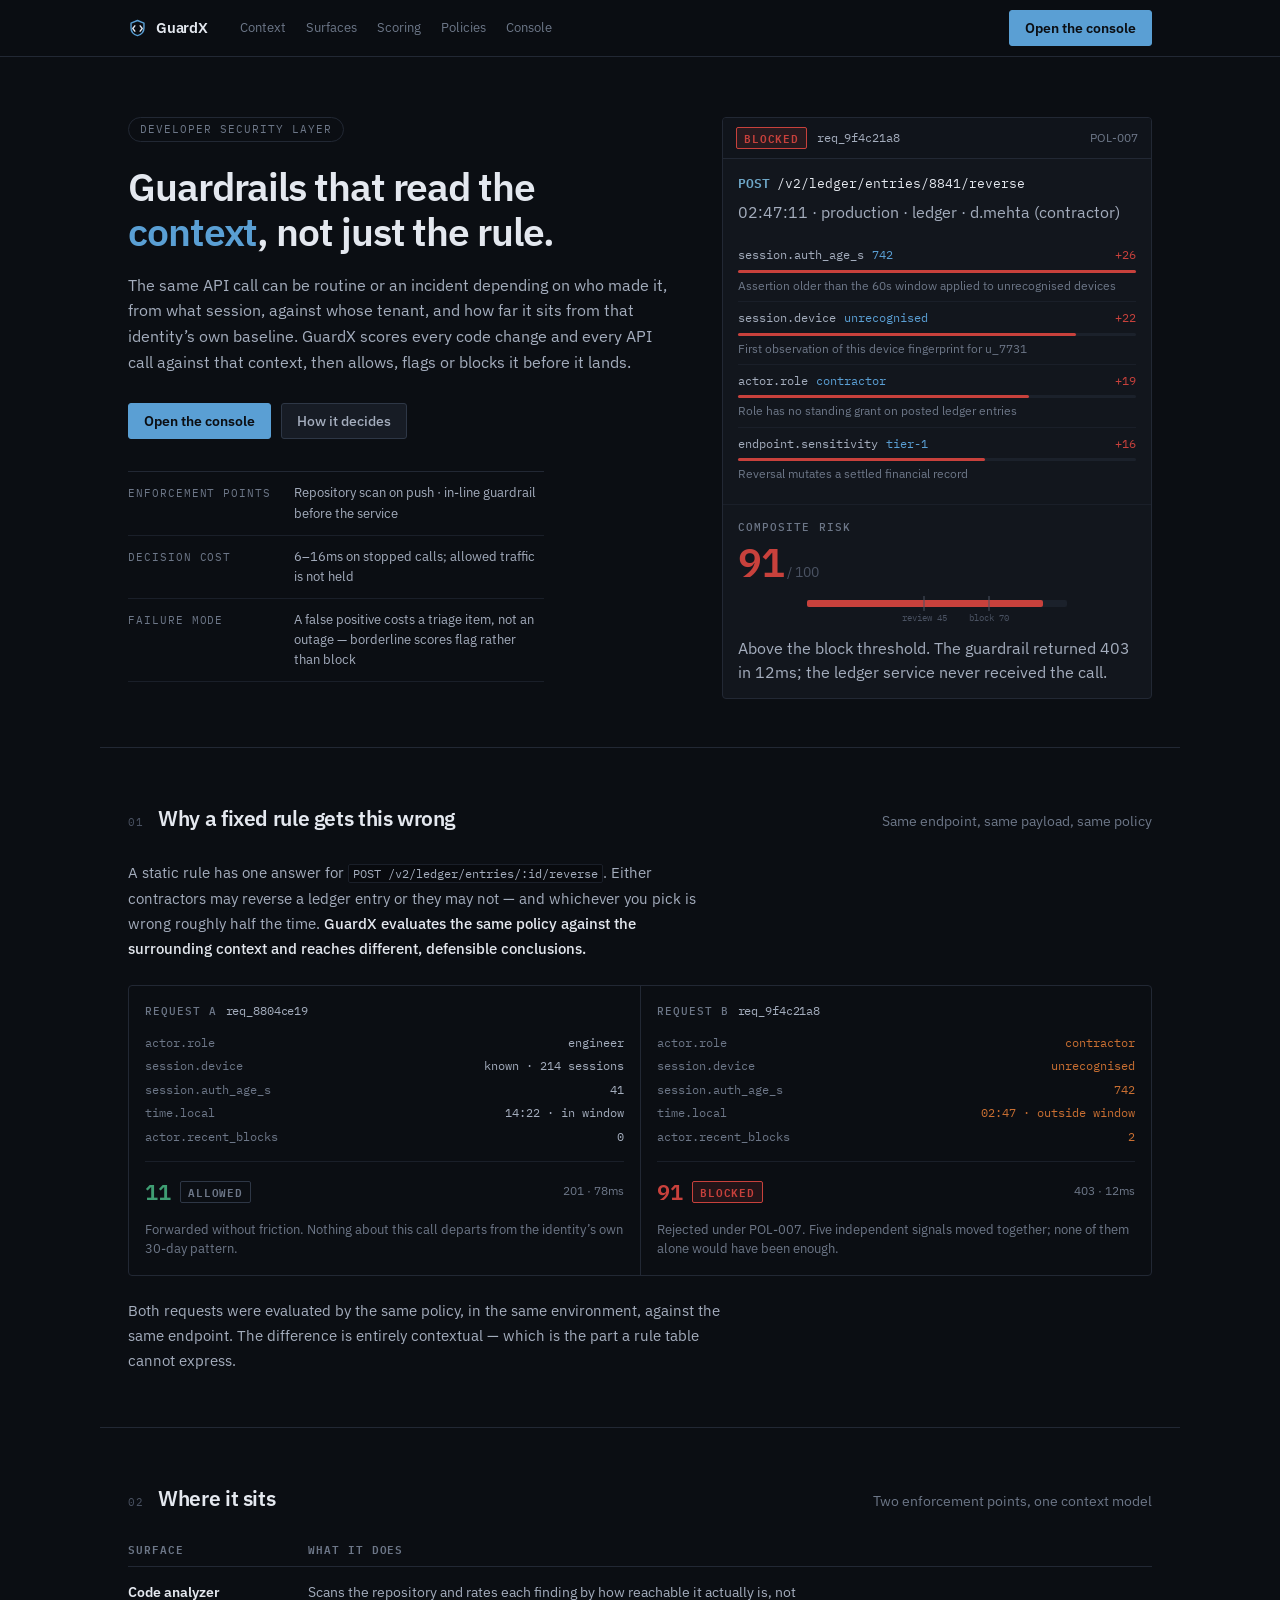
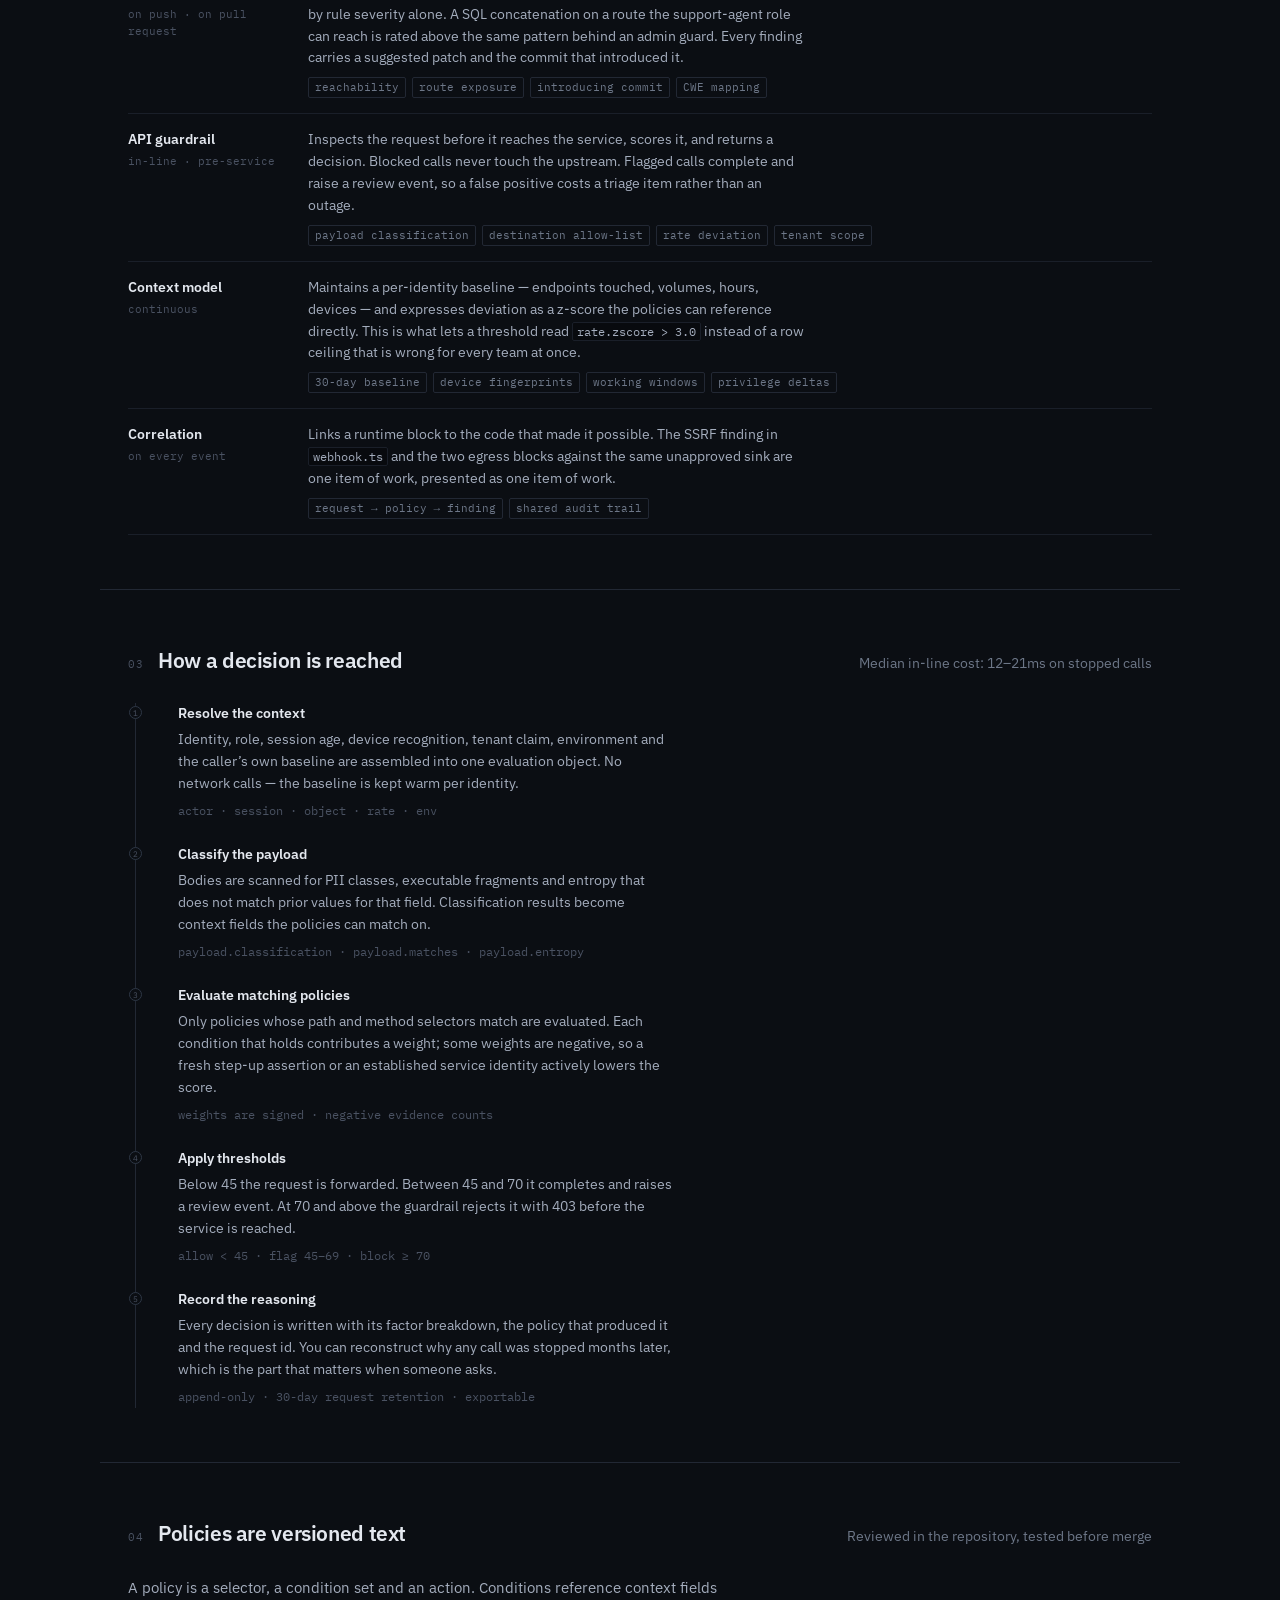
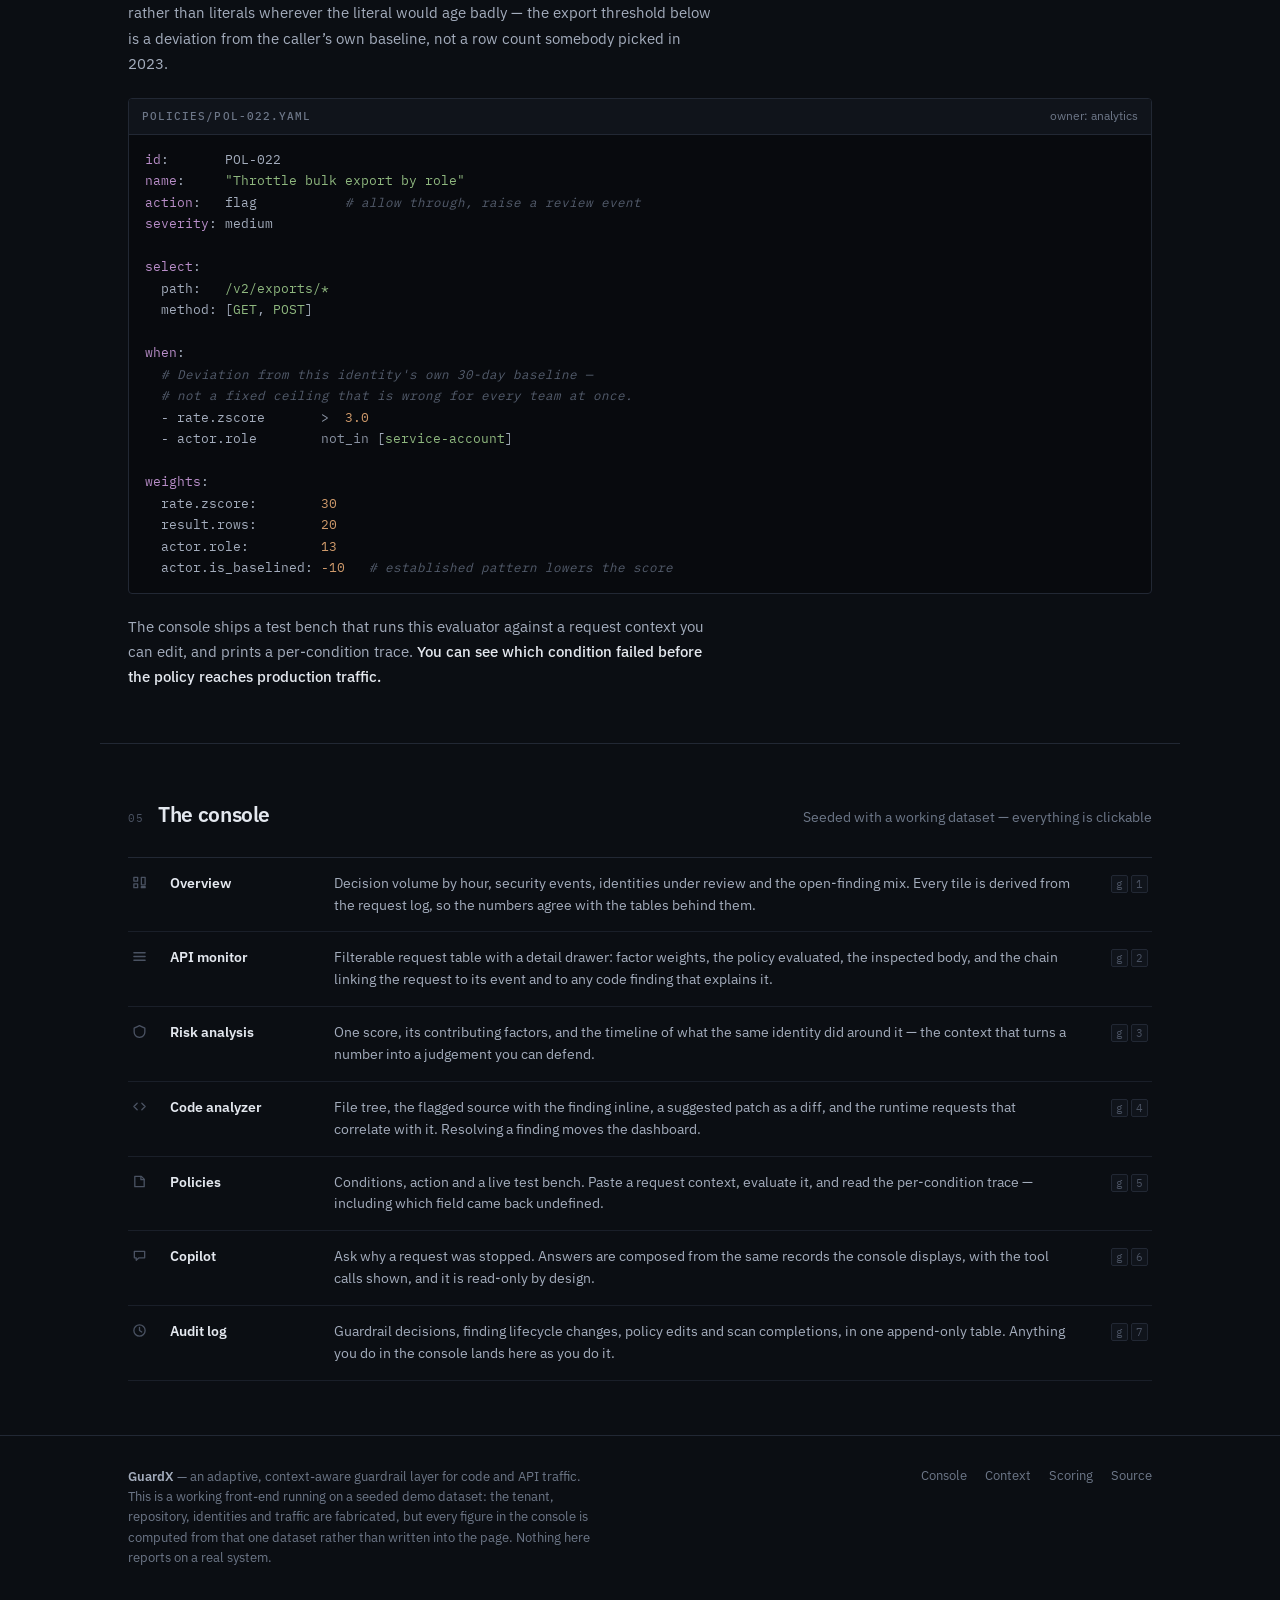
==== commit 2ef77033: "Rebuild the console index; document the one-time Pages setup Landing page: the console section was s" ====
--- a/index.html
+++ b/index.html
@@ -392,53 +392,47 @@
     </div>
 
     <nav class="tour" aria-label="Console views">
-      <a class="tour-item" href="app.html#/overview">
-        <div class="tour-hd">
-          <svg width="15" height="15" viewBox="0 0 16 16" fill="none" stroke="currentColor" stroke-width="1.4" aria-hidden="true"><path d="M2 9.5h4v4H2zM2 2.5h4v4H2zM10 2.5h4v8h-4zM10 12.5h4v1h-4z"/></svg>
-          <span class="tour-t">Overview</span>
-        </div>
-        <p class="tour-d">Decision volume by hour, security events, identities under review and the open-finding mix. Every tile is derived from the request log, so the numbers agree with the tables behind them.</p>
-        <div class="tour-k">g then 1</div>
-      </a>
-      <a class="tour-item" href="app.html#/api">
-        <div class="tour-hd">
-          <svg width="15" height="15" viewBox="0 0 16 16" fill="none" stroke="currentColor" stroke-width="1.4" aria-hidden="true"><path d="M2 4h12M2 8h12M2 12h12"/></svg>
-          <span class="tour-t">API monitor</span>
-        </div>
-        <p class="tour-d">Filterable request table with a detail drawer: factor weights, the policy evaluated, the inspected body, and the chain linking the request to its event and to any code finding that explains it.</p>
-        <div class="tour-k">g then 2</div>
-      </a>
-      <a class="tour-item" href="app.html#/risk">
-        <div class="tour-hd">
-          <svg width="15" height="15" viewBox="0 0 16 16" fill="none" stroke="currentColor" stroke-width="1.4" aria-hidden="true"><path d="M8 1.8 2.3 4.4v4c0 3.1 2.4 5.3 5.7 5.9 3.3-.6 5.7-2.8 5.7-5.9v-4z"/></svg>
-          <span class="tour-t">Risk analysis</span>
-        </div>
-        <p class="tour-d">One score, its contributing factors, and the timeline of what the same identity did around it — the context that turns a number into a judgement you can defend.</p>
-        <div class="tour-k">g then 3</div>
-      </a>
-      <a class="tour-item" href="app.html#/code">
-        <div class="tour-hd">
-          <svg width="15" height="15" viewBox="0 0 16 16" fill="none" stroke="currentColor" stroke-width="1.4" aria-hidden="true"><path d="M5.5 4.5 2 8l3.5 3.5M10.5 4.5 14 8l-3.5 3.5"/></svg>
-          <span class="tour-t">Code analyzer</span>
-        </div>
-        <p class="tour-d">File tree, the flagged source with the finding inline, a suggested patch as a diff, and the runtime requests that correlate with it. Resolving a finding moves the dashboard.</p>
-        <div class="tour-k">g then 4</div>
-      </a>
-      <a class="tour-item" href="app.html#/policies">
-        <div class="tour-hd">
-          <svg width="15" height="15" viewBox="0 0 16 16" fill="none" stroke="currentColor" stroke-width="1.4" aria-hidden="true"><path d="M3 2.5h7l3 3v8H3z"/><path d="M9.5 2.5v3.5H13"/></svg>
-          <span class="tour-t">Policies</span>
-        </div>
-        <p class="tour-d">Conditions, action and a live test bench. Paste a request context, evaluate it, and read the per-condition trace — including which field came back undefined.</p>
-        <div class="tour-k">g then 5</div>
-      </a>
-      <a class="tour-item" href="app.html#/copilot">
-        <div class="tour-hd">
-          <svg width="15" height="15" viewBox="0 0 16 16" fill="none" stroke="currentColor" stroke-width="1.4" aria-hidden="true"><path d="M2.5 3.5h11v7h-6l-3 2.5v-2.5h-2z"/></svg>
-          <span class="tour-t">Copilot</span>
-        </div>
-        <p class="tour-d">Ask why a request was stopped. Answers are composed from the same records the console displays, with the tool calls shown, and it is read-only by design — it explains decisions, it does not make them.</p>
-        <div class="tour-k">g then 6</div>
+      <a class="tour-row" href="app.html#/overview">
+        <span class="tour-ic"><svg width="15" height="15" viewBox="0 0 16 16" fill="none" stroke="currentColor" stroke-width="1.4" stroke-linecap="round" stroke-linejoin="round" aria-hidden="true"><path d="M2 9.5h4v4H2zM2 2.5h4v4H2zM10 2.5h4v8h-4zM10 12.5h4v1h-4z"/></svg></span>
+        <span class="tour-nm">Overview</span>
+        <span class="tour-ds">Decision volume by hour, security events, identities under review and the open-finding mix. Every tile is derived from the request log, so the numbers agree with the tables behind them.</span>
+        <span class="tour-kb"><kbd>g</kbd><kbd>1</kbd></span>
+      </a>
+      <a class="tour-row" href="app.html#/api">
+        <span class="tour-ic"><svg width="15" height="15" viewBox="0 0 16 16" fill="none" stroke="currentColor" stroke-width="1.4" stroke-linecap="round" stroke-linejoin="round" aria-hidden="true"><path d="M2 4h12M2 8h12M2 12h12"/></svg></span>
+        <span class="tour-nm">API monitor</span>
+        <span class="tour-ds">Filterable request table with a detail drawer: factor weights, the policy evaluated, the inspected body, and the chain linking the request to its event and to any code finding that explains it.</span>
+        <span class="tour-kb"><kbd>g</kbd><kbd>2</kbd></span>
+      </a>
+      <a class="tour-row" href="app.html#/risk">
+        <span class="tour-ic"><svg width="15" height="15" viewBox="0 0 16 16" fill="none" stroke="currentColor" stroke-width="1.4" stroke-linecap="round" stroke-linejoin="round" aria-hidden="true"><path d="M8 1.8 2.3 4.4v4c0 3.1 2.4 5.3 5.7 5.9 3.3-.6 5.7-2.8 5.7-5.9v-4z"/></svg></span>
+        <span class="tour-nm">Risk analysis</span>
+        <span class="tour-ds">One score, its contributing factors, and the timeline of what the same identity did around it — the context that turns a number into a judgement you can defend.</span>
+        <span class="tour-kb"><kbd>g</kbd><kbd>3</kbd></span>
+      </a>
+      <a class="tour-row" href="app.html#/code">
+        <span class="tour-ic"><svg width="15" height="15" viewBox="0 0 16 16" fill="none" stroke="currentColor" stroke-width="1.4" stroke-linecap="round" stroke-linejoin="round" aria-hidden="true"><path d="M5.5 4.5 2 8l3.5 3.5M10.5 4.5 14 8l-3.5 3.5"/></svg></span>
+        <span class="tour-nm">Code analyzer</span>
+        <span class="tour-ds">File tree, the flagged source with the finding inline, a suggested patch as a diff, and the runtime requests that correlate with it. Resolving a finding moves the dashboard.</span>
+        <span class="tour-kb"><kbd>g</kbd><kbd>4</kbd></span>
+      </a>
+      <a class="tour-row" href="app.html#/policies">
+        <span class="tour-ic"><svg width="15" height="15" viewBox="0 0 16 16" fill="none" stroke="currentColor" stroke-width="1.4" stroke-linecap="round" stroke-linejoin="round" aria-hidden="true"><path d="M3 2.5h7l3 3v8H3z"/><path d="M9.5 2.5v3.5H13"/></svg></span>
+        <span class="tour-nm">Policies</span>
+        <span class="tour-ds">Conditions, action and a live test bench. Paste a request context, evaluate it, and read the per-condition trace — including which field came back undefined.</span>
+        <span class="tour-kb"><kbd>g</kbd><kbd>5</kbd></span>
+      </a>
+      <a class="tour-row" href="app.html#/copilot">
+        <span class="tour-ic"><svg width="15" height="15" viewBox="0 0 16 16" fill="none" stroke="currentColor" stroke-width="1.4" stroke-linecap="round" stroke-linejoin="round" aria-hidden="true"><path d="M2.5 3.5h11v7h-6l-3 2.5v-2.5h-2z"/></svg></span>
+        <span class="tour-nm">Copilot</span>
+        <span class="tour-ds">Ask why a request was stopped. Answers are composed from the same records the console displays, with the tool calls shown, and it is read-only by design.</span>
+        <span class="tour-kb"><kbd>g</kbd><kbd>6</kbd></span>
+      </a>
+      <a class="tour-row" href="app.html#/audit">
+        <span class="tour-ic"><svg width="15" height="15" viewBox="0 0 16 16" fill="none" stroke="currentColor" stroke-width="1.4" stroke-linecap="round" stroke-linejoin="round" aria-hidden="true"><circle cx="8" cy="8" r="6"/><path d="M8 4.6V8l2.4 1.6"/></svg></span>
+        <span class="tour-nm">Audit log</span>
+        <span class="tour-ds">Guardrail decisions, finding lifecycle changes, policy edits and scan completions, in one append-only table. Anything you do in the console lands here as you do it.</span>
+        <span class="tour-kb"><kbd>g</kbd><kbd>7</kbd></span>
       </a>
     </nav>
   </section>
--- a/assets/css/site.css
+++ b/assets/css/site.css
@@ -186,23 +186,34 @@
   color: var(--ink-secondary);
 }
 
-/* --- console tour -------------------------------------------------------- */
-
-.tour { display: grid; grid-template-columns: repeat(2, minmax(0, 1fr)); gap: 0;
-  border: 1px solid var(--line); border-radius: var(--r-lg); overflow: hidden; }
-.tour-item {
-  padding: 16px; border-right: 1px solid var(--line-soft); border-bottom: 1px solid var(--line-soft);
-  display: block; color: inherit;
+/* --- console index -------------------------------------------------------
+   An index of the console's views, not a feature grid: one row each, on
+   hairlines, in the same register as the spec table in section 02. They are
+   navigation, so they get list treatment rather than six identical cards. */
+.tour { border-top: 1px solid var(--line); }
+.tour-row {
+  display: grid;
+  grid-template-columns: 22px 148px minmax(0, 1fr) 62px;
+  gap: 16px; align-items: baseline;
+  padding: 15px 4px;
+  border-bottom: 1px solid var(--line-soft);
+  color: inherit;
   transition: background var(--fast) var(--ease);
 }
-.tour-item:nth-child(2n) { border-right: 0; }
-.tour-item:nth-last-child(-n+2) { border-bottom: 0; }
-.tour-item:hover { background: var(--panel); color: inherit; }
-.tour-item:hover .tour-t { color: var(--accent-bright); }
-.tour-hd { display: flex; align-items: center; gap: 9px; margin-bottom: 7px; color: var(--ink-muted); }
-.tour-t { font-size: 13.5px; font-weight: 600; color: var(--ink); transition: color var(--fast) var(--ease); }
-.tour-d { font-size: 13px; color: var(--ink-muted); line-height: 1.6; }
-.tour-k { margin-top: 9px; font-family: var(--font-mono); font-size: 11px; color: var(--ink-faint); }
+.tour-row:hover { background: rgba(255, 255, 255, 0.022); color: inherit; }
+.tour-ic { color: var(--ink-faint); transform: translateY(2px); }
+.tour-row:hover .tour-ic { color: var(--accent); }
+.tour-nm { font-size: 14px; font-weight: 600; color: var(--ink); }
+.tour-row:hover .tour-nm { color: var(--accent-bright); }
+.tour-ds { font-size: 13.5px; color: var(--ink-secondary); line-height: 1.62; }
+.tour-kb { display: flex; gap: 3px; justify-content: flex-end; }
+.tour-kb kbd {
+  font-family: var(--font-mono); font-size: 10.5px; line-height: 16px;
+  min-width: 16px; text-align: center; padding: 0 4px;
+  color: var(--ink-faint);
+  border: 1px solid var(--line); border-radius: var(--r-sm);
+  background: var(--panel-header);
+}
 
 /* --- footer -------------------------------------------------------------- */
 
@@ -223,10 +234,10 @@
   .wrap { padding: 0 20px; }
   .compare { grid-template-columns: minmax(0, 1fr); }
   .compare > div + div { border-left: 0; border-top: 1px solid var(--line); }
-  .tour { grid-template-columns: minmax(0, 1fr); }
-  .tour-item { border-right: 0; }
-  .tour-item:nth-last-child(-n+2) { border-bottom: 1px solid var(--line-soft); }
-  .tour-item:last-child { border-bottom: 0; }
+  .tour-row { grid-template-columns: 22px minmax(0, 1fr); gap: 6px 14px; }
+  .tour-nm { grid-column: 2; }
+  .tour-ds { grid-column: 2; }
+  .tour-kb { grid-column: 2; justify-content: flex-start; margin-top: 3px; }
   .site-nav { display: none; }
   .sec { padding: 40px 20px; }
   .hero { padding: 46px 20px 34px; }
